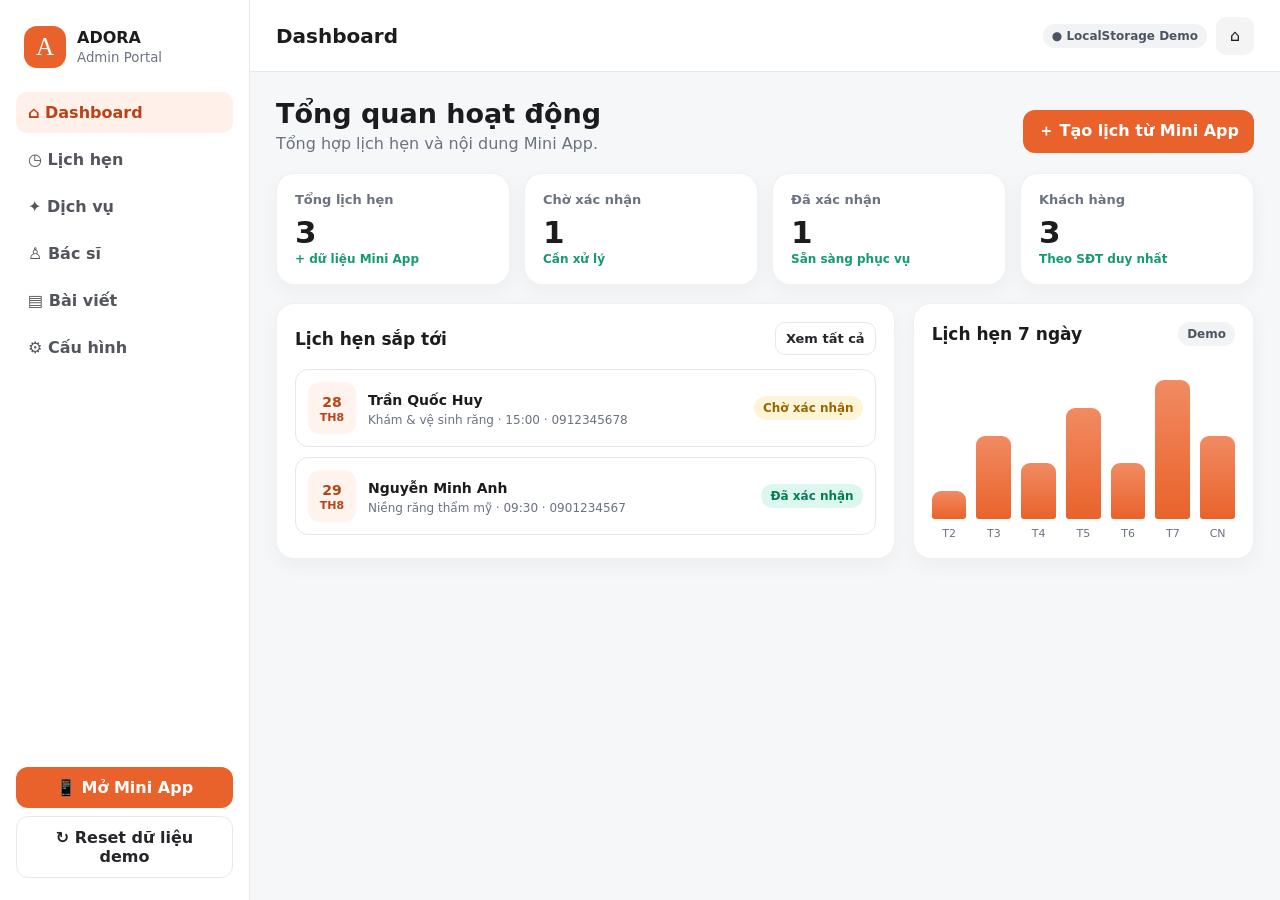
==== admin.html @ 8ba70a6d "Add files via upload" ====
<!doctype html>
<html lang="vi">
<head>
  <meta charset="utf-8">
  <meta name="viewport" content="width=device-width,initial-scale=1">
  <title>Adora Admin Portal — Demo</title>
  <link rel="stylesheet" href="assets/style.css">
</head>
<body>
<div class="admin-shell">
  <aside class="admin-sidebar">
    <div class="brand">
      <div class="brand-mark">A</div>
      <div><strong>ADORA</strong><small>Admin Portal</small></div>
    </div>
    <nav class="admin-nav" id="adminNav">
      <button class="active" data-section="dashboard">⌂ Dashboard</button>
      <button data-section="appointments">◷ Lịch hẹn</button>
      <button data-section="services">✦ Dịch vụ</button>
      <button data-section="doctors">♙ Bác sĩ</button>
      <button data-section="news">▤ Bài viết</button>
      <button data-section="settings">⚙ Cấu hình</button>
    </nav>
    <div class="sidebar-bottom">
      <a class="btn btn-primary" href="miniapp.html" target="_blank">📱 Mở Mini App</a>
      <button class="btn btn-outline" id="resetDemo">↻ Reset dữ liệu demo</button>
    </div>
  </aside>
  <main class="admin-main">
    <header class="admin-topbar">
      <h1 id="topTitle">Dashboard</h1>
      <div style="display:flex;gap:9px;align-items:center">
        <span class="badge">● LocalStorage Demo</span>
        <a href="index.html" class="icon-btn" title="Trang mở đầu">⌂</a>
      </div>
    </header>
    <div class="admin-content">
      <section class="admin-section active" id="dashboard">
        <div class="page-head">
          <div><h2>Tổng quan hoạt động</h2><p>Tổng hợp lịch hẹn và nội dung Mini App.</p></div>
          <a href="miniapp.html#booking" target="_blank" class="btn btn-primary">＋ Tạo lịch từ Mini App</a>
        </div>
        <div class="metric-grid" id="metricGrid"></div>
        <div class="admin-grid">
          <div class="card panel">
            <div class="panel-head"><h3>Lịch hẹn sắp tới</h3><button class="btn btn-sm btn-outline" data-go="appointments">Xem tất cả</button></div>
            <div class="list-stack" id="upcomingList"></div>
          </div>
          <div class="card panel">
            <div class="panel-head"><h3>Lịch hẹn 7 ngày</h3><span class="badge">Demo</span></div>
            <div class="chart-bars" id="chartBars"></div>
          </div>
        </div>
      </section>

      <section class="admin-section" id="appointments">
        <div class="page-head">
          <div><h2>Quản lý lịch hẹn</h2><p>Xác nhận, hoàn tất hoặc hủy lịch khách đặt từ Mini App.</p></div>
          <button class="btn btn-primary" id="addAppointment">＋ Thêm lịch hẹn</button>
        </div>
        <div class="toolbar">
          <div class="search"><input id="appointmentSearch" placeholder="Tìm tên, số điện thoại, mã lịch..." style="width:100%"></div>
          <select id="statusFilter">
            <option value="">Tất cả trạng thái</option>
            <option value="pending">Chờ xác nhận</option>
            <option value="confirmed">Đã xác nhận</option>
            <option value="completed">Đã hoàn tất</option>
            <option value="cancelled">Đã hủy</option>
          </select>
        </div>
        <div class="table-wrap">
          <table>
            <thead><tr><th>Mã</th><th>Khách hàng</th><th>Dịch vụ</th><th>Lịch khám</th><th>Bác sĩ</th><th>Trạng thái</th><th>Thao tác</th></tr></thead>
            <tbody id="appointmentRows"></tbody>
          </table>
        </div>
      </section>

      <section class="admin-section" id="services">
        <div class="page-head">
          <div><h2>Dịch vụ</h2><p>Dữ liệu này hiển thị trực tiếp trên Mini App.</p></div>
          <button class="btn btn-primary" id="addService">＋ Thêm dịch vụ</button>
        </div>
        <div class="entity-grid" id="serviceGrid"></div>
      </section>

      <section class="admin-section" id="doctors">
        <div class="page-head">
          <div><h2>Đội ngũ bác sĩ</h2><p>Quản lý hồ sơ bác sĩ dùng trên Mini App và form đặt lịch.</p></div>
          <button class="btn btn-primary" id="addDoctor">＋ Thêm bác sĩ</button>
        </div>
        <div class="entity-grid" id="doctorGrid"></div>
      </section>

      <section class="admin-section" id="news">
        <div class="page-head">
          <div><h2>Tin tức & kiến thức</h2><p>Nội dung chăm sóc răng miệng hiển thị tại trang chủ Mini App.</p></div>
          <button class="btn btn-primary" id="addNews">＋ Thêm bài viết</button>
        </div>
        <div class="entity-grid" id="newsGrid"></div>
      </section>

      <section class="admin-section" id="settings">
        <div class="page-head"><div><h2>Cấu hình thương hiệu</h2><p>Thông tin liên hệ và nhận diện dùng cho toàn bộ demo.</p></div></div>
        <div class="card settings-card">
          <form id="settingsForm" class="form-grid">
            <div class="field"><label>Tên thương hiệu</label><input name="brand"></div>
            <div class="field"><label>Slogan</label><input name="slogan"></div>
            <div class="field"><label>Hotline chính</label><input name="phone"></div>
            <div class="field"><label>Hotline phụ</label><input name="phone2"></div>
            <div class="field span-2"><label>Địa chỉ</label><input name="address"></div>
            <div class="field"><label>Giờ làm việc</label><input name="hours"></div>
            <div class="field"><label>Website</label><input name="website"></div>
            <div class="field"><label>Zalo URL</label><input name="zalo"></div>
            <div class="field"><label>Google Maps URL</label><input name="map"></div>
            <div class="span-2"><button class="btn btn-primary" type="submit">Lưu cấu hình</button></div>
          </form>
        </div>
      </section>
    </div>
  </main>
</div>
<div id="modalRoot"></div>
<script src="assets/app.js"></script>
<script>
const A=window.AdoraDemo;
const titleMap={dashboard:"Dashboard",appointments:"Lịch hẹn",services:"Dịch vụ",doctors:"Bác sĩ",news:"Bài viết",settings:"Cấu hình"};
function goSection(id){
  document.querySelectorAll(".admin-section").forEach(x=>x.classList.toggle("active",x.id===id));
  document.querySelectorAll("#adminNav button").forEach(x=>x.classList.toggle("active",x.dataset.section===id));
  document.getElementById("topTitle").textContent=titleMap[id]||id;
}
document.getElementById("adminNav").addEventListener("click",e=>{const b=e.target.closest("button[data-section]");if(b)goSection(b.dataset.section)});
document.addEventListener("click",e=>{const b=e.target.closest("[data-go]");if(b)goSection(b.dataset.go)});

function renderAll(){
  const data=A.getData();
  renderDashboard(data);renderAppointments(data);renderServices(data);renderDoctors(data);renderNews(data);renderSettings(data);
}
function renderDashboard(data){
  const ap=data.appointments;
  const customers=new Set(ap.map(x=>x.phone)).size;
  const pending=ap.filter(x=>x.status==="pending").length;
  const confirmed=ap.filter(x=>x.status==="confirmed").length;
  document.getElementById("metricGrid").innerHTML=[
    ["Tổng lịch hẹn",ap.length,"+ dữ liệu Mini App"],
    ["Chờ xác nhận",pending,"Cần xử lý"],
    ["Đã xác nhận",confirmed,"Sẵn sàng phục vụ"],
    ["Khách hàng",customers,"Theo SĐT duy nhất"]
  ].map(x=>`<div class="card metric"><div class="label">${x[0]}</div><div class="value">${x[1]}</div><div class="delta">${x[2]}</div></div>`).join("");
  const upcoming=[...ap].filter(x=>x.status!=="cancelled"&&x.status!=="completed").sort((a,b)=>(a.date+a.time).localeCompare(b.date+b.time)).slice(0,5);
  document.getElementById("upcomingList").innerHTML=upcoming.length?upcoming.map(x=>{
    const d=new Date(x.date+"T00:00:00"),sv=A.serviceBy(data,x.serviceId);
    return `<div class="appointment-mini">
      <div class="date-chip"><span><strong>${String(d.getDate()).padStart(2,"0")}</strong>TH${d.getMonth()+1}</span></div>
      <div><strong>${A.esc(x.customer)}</strong><p>${A.esc(sv.name||"Dịch vụ")} · ${x.time} · ${A.esc(x.phone)}</p></div>
      <span class="badge ${x.status}">${A.statusLabel(x.status)}</span>
    </div>`;
  }).join(""):`<div class="empty">Chưa có lịch hẹn sắp tới.</div>`;
  const counts=[1,3,2,4,2,5,3].map((n,i)=>Math.max(n,ap.filter(x=>new Date(x.createdAt).getDay()===i).length));
  const labels=["T2","T3","T4","T5","T6","T7","CN"],max=Math.max(...counts);
  document.getElementById("chartBars").innerHTML=counts.map((n,i)=>`<div class="chart-col"><div class="chart-bar" style="height:${Math.round((n/max)*100)}%"></div><span>${labels[i]}</span></div>`).join("");
}
function renderAppointments(data){
  const q=(document.getElementById("appointmentSearch").value||"").toLowerCase();
  const st=document.getElementById("statusFilter").value;
  const rows=[...data.appointments].sort((a,b)=>(b.createdAt||"").localeCompare(a.createdAt||"")).filter(x=>{
    const sv=A.serviceBy(data,x.serviceId),doc=A.doctorBy(data,x.doctorId);
    return (!st||x.status===st) && (!q||[x.id,x.customer,x.phone,sv.name,doc.name].join(" ").toLowerCase().includes(q));
  });
  document.getElementById("appointmentRows").innerHTML=rows.map(x=>{
    const sv=A.serviceBy(data,x.serviceId),doc=A.doctorBy(data,x.doctorId);
    return `<tr>
      <td><strong>${A.esc(x.id)}</strong></td>
      <td><strong>${A.esc(x.customer)}</strong><br><span class="muted">${A.esc(x.phone)}</span></td>
      <td>${A.esc(sv.name||"—")}</td>
      <td><strong>${A.formatDate(x.date)}</strong><br><span class="muted">${A.esc(x.time)}</span></td>
      <td>${A.esc(doc.name||"Chưa chọn")}</td>
      <td><span class="badge ${x.status}">${A.statusLabel(x.status)}</span></td>
      <td><div class="table-actions">
        <button class="btn btn-sm btn-outline" onclick="editAppointment('${x.id}')">Sửa</button>
        ${x.status==="pending"?`<button class="btn btn-sm btn-primary" onclick="setStatus('${x.id}','confirmed')">Xác nhận</button>`:""}
      </div></td>
    </tr>`;
  }).join("") || `<tr><td colspan="7" class="empty">Không có dữ liệu phù hợp.</td></tr>`;
}
document.getElementById("appointmentSearch").addEventListener("input",()=>renderAppointments(A.getData()));
document.getElementById("statusFilter").addEventListener("change",()=>renderAppointments(A.getData()));

function setStatus(id,status){
  const data=A.getData(),x=data.appointments.find(a=>a.id===id);if(!x)return;x.status=status;A.setData(data);A.toast("Đã cập nhật trạng thái");renderAll();
}
function modal(title,body,onSave,saveText="Lưu"){
  document.getElementById("modalRoot").innerHTML=`<div class="modal-backdrop" id="modalBackdrop">
    <div class="modal"><div class="modal-head"><h3>${title}</h3><button class="icon-btn" id="closeModal">✕</button></div>
    <div class="modal-body">${body}</div><div class="modal-actions"><button class="btn btn-outline" id="cancelModal">Hủy</button><button class="btn btn-primary" id="saveModal">${saveText}</button></div></div></div>`;
  const close=()=>document.getElementById("modalRoot").innerHTML="";
  document.getElementById("closeModal").onclick=close;document.getElementById("cancelModal").onclick=close;
  document.getElementById("modalBackdrop").onclick=e=>{if(e.target.id==="modalBackdrop")close()};
  document.getElementById("saveModal").onclick=()=>{if(onSave(close)!==false)close()};
}
function appointmentForm(x={}){
  const data=A.getData();
  return `<div class="form-grid">
    <div class="field"><label>Khách hàng</label><input id="fCustomer" value="${A.esc(x.customer||"")}"></div>
    <div class="field"><label>Số điện thoại</label><input id="fPhone" value="${A.esc(x.phone||"")}"></div>
    <div class="field"><label>Dịch vụ</label><select id="fService">${data.services.filter(s=>s.active).map(s=>`<option value="${s.id}" ${x.serviceId===s.id?"selected":""}>${A.esc(s.name)}</option>`).join("")}</select></div>
    <div class="field"><label>Bác sĩ</label><select id="fDoctor"><option value="">Chưa chọn</option>${data.doctors.filter(d=>d.active).map(d=>`<option value="${d.id}" ${x.doctorId===d.id?"selected":""}>${A.esc(d.name)}</option>`).join("")}</select></div>
    <div class="field"><label>Ngày khám</label><input id="fDate" type="date" value="${A.esc(x.date||new Date().toISOString().slice(0,10))}"></div>
    <div class="field"><label>Giờ</label><input id="fTime" type="time" value="${A.esc(x.time||"09:00")}"></div>
    <div class="field"><label>Trạng thái</label><select id="fStatus">${["pending","confirmed","completed","cancelled"].map(s=>`<option value="${s}" ${x.status===s?"selected":""}>${A.statusLabel(s)}</option>`).join("")}</select></div>
    <div class="field"><label>Ghi chú</label><input id="fNote" value="${A.esc(x.note||"")}"></div>
  </div>`;
}
window.editAppointment=function(id){
  const data=A.getData(),x=data.appointments.find(a=>a.id===id);
  modal("Cập nhật lịch hẹn",appointmentForm(x),()=>{
    const d=A.getData(),a=d.appointments.find(z=>z.id===id);
    Object.assign(a,{customer:fCustomer.value.trim(),phone:fPhone.value.trim(),serviceId:fService.value,doctorId:fDoctor.value,date:fDate.value,time:fTime.value,status:fStatus.value,note:fNote.value.trim()});
    if(!a.customer||!a.phone||!a.date)return A.toast("Vui lòng nhập đủ thông tin"),false;
    A.setData(d);A.toast("Đã lưu lịch hẹn");renderAll();
  });
};
document.getElementById("addAppointment").onclick=()=>modal("Thêm lịch hẹn",appointmentForm({status:"pending"}),()=>{
  const d=A.getData();if(!fCustomer.value.trim()||!fPhone.value.trim()||!fDate.value)return A.toast("Vui lòng nhập đủ thông tin"),false;
  d.appointments.unshift({id:"AD"+new Date().toISOString().slice(2,10).replaceAll("-","")+String(d.appointments.length+1).padStart(2,"0"),createdAt:new Date().toISOString(),customer:fCustomer.value.trim(),phone:fPhone.value.trim(),serviceId:fService.value,doctorId:fDoctor.value,date:fDate.value,time:fTime.value,status:fStatus.value,note:fNote.value.trim()});
  A.setData(d);A.toast("Đã thêm lịch hẹn");renderAll();
});

function renderServices(data){
  document.getElementById("serviceGrid").innerHTML=data.services.map(s=>`<div class="card entity-card">
    <div class="entity-top"><div class="entity-avatar">${A.esc(s.icon)}</div><span class="badge">${s.active?"Đang hiển thị":"Đang ẩn"}</span></div>
    <div><h4>${A.esc(s.name)}</h4><p>${A.esc(s.desc)}</p></div>
    <div class="entity-meta"><span class="badge">${A.esc(s.category)}</span><span class="badge">${A.esc(s.price)}</span></div>
    <div class="table-actions"><button class="btn btn-sm btn-outline" onclick="editService('${s.id}')">Sửa</button><button class="btn btn-sm btn-outline" onclick="toggleEntity('services','${s.id}')">${s.active?"Ẩn":"Hiện"}</button></div>
  </div>`).join("");
}
function serviceForm(s={}){
  return `<div class="form-grid">
    <div class="field"><label>Tên dịch vụ</label><input id="sName" value="${A.esc(s.name||"")}"></div>
    <div class="field"><label>Biểu tượng</label><input id="sIcon" value="${A.esc(s.icon||"🦷")}"></div>
    <div class="field"><label>Nhóm</label><input id="sCategory" value="${A.esc(s.category||"Tổng quát")}"></div>
    <div class="field"><label>Chi phí tham khảo</label><input id="sPrice" value="${A.esc(s.price||"Liên hệ tư vấn")}"></div>
    <div class="field span-2"><label>Mô tả</label><textarea id="sDesc">${A.esc(s.desc||"")}</textarea></div>
  </div>`;
}
window.editService=function(id){const d=A.getData(),s=d.services.find(x=>x.id===id);modal("Sửa dịch vụ",serviceForm(s),()=>{const data=A.getData(),x=data.services.find(z=>z.id===id);Object.assign(x,{name:sName.value.trim(),icon:sIcon.value.trim()||"🦷",category:sCategory.value.trim(),price:sPrice.value.trim(),desc:sDesc.value.trim()});if(!x.name)return false;A.setData(data);A.toast("Đã cập nhật dịch vụ");renderAll()})};
document.getElementById("addService").onclick=()=>modal("Thêm dịch vụ",serviceForm(),()=>{const d=A.getData();if(!sName.value.trim())return false;d.services.push({id:A.uid("sv"),name:sName.value.trim(),icon:sIcon.value.trim()||"🦷",category:sCategory.value.trim(),price:sPrice.value.trim(),desc:sDesc.value.trim(),active:true});A.setData(d);A.toast("Đã thêm dịch vụ");renderAll()});

function renderDoctors(data){
  document.getElementById("doctorGrid").innerHTML=data.doctors.map(d=>`<div class="card entity-card">
    <div class="entity-top"><div class="entity-avatar">${A.esc(d.name.split(" ").slice(-1)[0].slice(0,1))}</div><span class="badge">${d.active?"Đang hiển thị":"Đang ẩn"}</span></div>
    <div><h4>${A.esc(d.name)}</h4><p>${A.esc(d.title)}<br>${A.esc(d.focus)}</p></div>
    <div class="table-actions"><button class="btn btn-sm btn-outline" onclick="editDoctor('${d.id}')">Sửa</button><button class="btn btn-sm btn-outline" onclick="toggleEntity('doctors','${d.id}')">${d.active?"Ẩn":"Hiện"}</button></div>
  </div>`).join("");
}
function doctorForm(d={}){
  return `<div class="form-grid">
    <div class="field span-2"><label>Họ tên</label><input id="dName" value="${A.esc(d.name||"")}"></div>
    <div class="field"><label>Học vị / chức danh</label><input id="dTitle" value="${A.esc(d.title||"Bác sĩ chuyên khoa")}"></div>
    <div class="field"><label>Chuyên môn</label><input id="dFocus" value="${A.esc(d.focus||"Nha khoa tổng quát")}"></div>
  </div>`;
}
window.editDoctor=function(id){const d=A.getData(),x=d.doctors.find(z=>z.id===id);modal("Sửa bác sĩ",doctorForm(x),()=>{const data=A.getData(),z=data.doctors.find(y=>y.id===id);Object.assign(z,{name:dName.value.trim(),title:dTitle.value.trim(),focus:dFocus.value.trim()});if(!z.name)return false;A.setData(data);A.toast("Đã cập nhật bác sĩ");renderAll()})};
document.getElementById("addDoctor").onclick=()=>modal("Thêm bác sĩ",doctorForm(),()=>{const d=A.getData();if(!dName.value.trim())return false;d.doctors.push({id:A.uid("dr"),name:dName.value.trim(),title:dTitle.value.trim(),focus:dFocus.value.trim(),active:true});A.setData(d);A.toast("Đã thêm bác sĩ");renderAll()});

function renderNews(data){
  document.getElementById("newsGrid").innerHTML=data.news.map(n=>`<div class="card entity-card">
    <div class="entity-top"><div class="entity-avatar">▤</div><span class="badge">${n.active?"Đang hiển thị":"Đang ẩn"}</span></div>
    <div><h4>${A.esc(n.title)}</h4><p>${A.esc(n.excerpt)}</p></div>
    <div class="entity-meta"><span class="badge">${A.esc(n.tag)}</span></div>
    <div class="table-actions"><button class="btn btn-sm btn-outline" onclick="editNews('${n.id}')">Sửa</button><button class="btn btn-sm btn-outline" onclick="toggleEntity('news','${n.id}')">${n.active?"Ẩn":"Hiện"}</button></div>
  </div>`).join("");
}
function newsForm(n={}){
  return `<div class="form-grid">
    <div class="field span-2"><label>Tiêu đề</label><input id="nTitle" value="${A.esc(n.title||"")}"></div>
    <div class="field"><label>Chuyên mục</label><input id="nTag" value="${A.esc(n.tag||"Kiến thức")}"></div>
    <div class="field span-2"><label>Mô tả ngắn</label><textarea id="nExcerpt">${A.esc(n.excerpt||"")}</textarea></div>
  </div>`;
}
window.editNews=function(id){const d=A.getData(),x=d.news.find(z=>z.id===id);modal("Sửa bài viết",newsForm(x),()=>{const data=A.getData(),z=data.news.find(y=>y.id===id);Object.assign(z,{title:nTitle.value.trim(),tag:nTag.value.trim(),excerpt:nExcerpt.value.trim()});if(!z.title)return false;A.setData(data);A.toast("Đã cập nhật bài viết");renderAll()})};
document.getElementById("addNews").onclick=()=>modal("Thêm bài viết",newsForm(),()=>{const d=A.getData();if(!nTitle.value.trim())return false;d.news.push({id:A.uid("nw"),title:nTitle.value.trim(),tag:nTag.value.trim(),excerpt:nExcerpt.value.trim(),active:true});A.setData(d);A.toast("Đã thêm bài viết");renderAll()});

window.toggleEntity=function(type,id){const d=A.getData(),x=d[type].find(z=>z.id===id);if(x){x.active=!x.active;A.setData(d);renderAll()}};

function renderSettings(data){
  const f=document.getElementById("settingsForm");
  Object.entries(data.settings).forEach(([k,v])=>{if(f.elements[k])f.elements[k].value=v||""});
}
document.getElementById("settingsForm").onsubmit=e=>{
  e.preventDefault();const d=A.getData();[...e.target.elements].forEach(el=>{if(el.name)d.settings[el.name]=el.value.trim()});A.setData(d);A.toast("Đã lưu cấu hình");renderAll();
};
document.getElementById("resetDemo").onclick=()=>{if(confirm("Reset toàn bộ dữ liệu về trạng thái ban đầu?")){A.resetData();A.toast("Đã reset dữ liệu");renderAll()}};
window.addEventListener("storage",renderAll);window.addEventListener("adora:data",renderAll);
renderAll();
</script>
</body>
</html>
---- assets/style.css ----
:root{
  --primary:#E9622B;
  --primary-dark:#B94318;
  --primary-soft:#FFF1EA;
  --ink:#1C1C1E;
  --muted:#6B7280;
  --line:#E8E8EA;
  --surface:#FFFFFF;
  --bg:#F6F7F9;
  --success:#159B6D;
  --warning:#C98116;
  --danger:#D64545;
  --shadow:0 16px 40px rgba(26,32,44,.10);
  --radius:18px;
  font-family: Inter, ui-sans-serif, system-ui, -apple-system, BlinkMacSystemFont, "Segoe UI", sans-serif;
}
*{box-sizing:border-box}
html{scroll-behavior:smooth}
body{margin:0;color:var(--ink);background:var(--bg)}
button,input,select,textarea{font:inherit}
button,a{cursor:pointer}
a{color:inherit;text-decoration:none}
img{max-width:100%;display:block}
.hidden{display:none!important}
.muted{color:var(--muted)}
.eyebrow{font-size:12px;font-weight:800;letter-spacing:.14em;color:var(--primary);margin:0 0 8px}
.badge{display:inline-flex;align-items:center;gap:6px;border-radius:999px;padding:5px 9px;font-size:12px;font-weight:800;background:#F2F3F5;color:#4B5563}
.badge.pending{background:#FFF4D8;color:#9A6500}
.badge.confirmed{background:#DCF8EE;color:#087B55}
.badge.completed{background:#E9F0FF;color:#245ACB}
.badge.cancelled{background:#FDE8E8;color:#B53030}
.btn{display:inline-flex;align-items:center;justify-content:center;gap:8px;border:0;border-radius:12px;padding:11px 15px;font-weight:800;background:#F0F1F3;color:#25262A;transition:.2s}
.btn:hover{transform:translateY(-1px)}
.btn-primary{background:var(--primary);color:#fff}
.btn-outline{background:#fff;border:1px solid var(--line)}
.btn-danger{background:#FDECEC;color:#B73333}
.btn-sm{padding:8px 10px;border-radius:10px;font-size:13px}
.icon-btn{border:0;background:#F4F4F5;border-radius:10px;width:38px;height:38px;display:grid;place-items:center}
.card{background:#fff;border:1px solid rgba(20,20,20,.06);border-radius:var(--radius);box-shadow:0 7px 20px rgba(30,30,40,.045)}
.field{display:grid;gap:7px}
.field label{font-size:13px;font-weight:800;color:#44464C}
.field input,.field select,.field textarea{width:100%;border:1px solid var(--line);border-radius:12px;background:#fff;padding:11px 12px;outline:none}
.field input:focus,.field select:focus,.field textarea:focus{border-color:#F3A27F;box-shadow:0 0 0 3px #FFF0E9}
.field textarea{resize:vertical;min-height:90px}
.form-grid{display:grid;grid-template-columns:repeat(2,minmax(0,1fr));gap:14px}
.form-grid .span-2{grid-column:1/-1}
.modal-backdrop{position:fixed;inset:0;background:rgba(10,10,12,.45);display:grid;place-items:center;padding:18px;z-index:1000}
.modal{background:#fff;border-radius:22px;box-shadow:var(--shadow);width:min(620px,100%);max-height:90vh;overflow:auto}
.modal-head{display:flex;align-items:center;justify-content:space-between;padding:20px 22px;border-bottom:1px solid var(--line)}
.modal-head h3{margin:0;font-size:18px}
.modal-body{padding:20px 22px}
.modal-actions{display:flex;justify-content:flex-end;gap:10px;padding:0 22px 22px}
.toast{position:fixed;left:50%;bottom:26px;transform:translate(-50%,18px);opacity:0;pointer-events:none;background:#18181B;color:white;padding:11px 15px;border-radius:12px;font-weight:700;font-size:14px;z-index:2000;transition:.25s}
.toast.show{opacity:1;transform:translate(-50%,0)}

/* launcher */
.launcher-body{min-height:100vh;display:grid;place-items:center;background:
radial-gradient(circle at 10% 10%,#FFE7DB 0,transparent 32%),
radial-gradient(circle at 90% 90%,#F9DDD0 0,transparent 28%),#FBFAF8}
.launcher{width:min(860px,calc(100% - 36px));background:rgba(255,255,255,.93);border:1px solid rgba(0,0,0,.06);border-radius:30px;padding:42px;box-shadow:var(--shadow)}
.launcher-logo{width:58px;height:58px;border-radius:18px;display:grid;place-items:center;background:var(--primary);color:#fff;font-family:Georgia,serif;font-size:34px;margin-bottom:20px}
.launcher h1{font-size:clamp(34px,6vw,58px);line-height:1;margin:0 0 16px;max-width:700px}
.launcher-lead{color:var(--muted);font-size:17px;line-height:1.7;max-width:760px}
.launcher-grid{display:grid;grid-template-columns:1fr 1fr;gap:16px;margin:28px 0}
.launcher-card{padding:24px;border:1px solid var(--line);border-radius:20px;background:white;display:grid;gap:10px;transition:.2s}
.launcher-card:hover{transform:translateY(-3px);box-shadow:0 12px 30px rgba(0,0,0,.08);border-color:#F4B398}
.launcher-card strong{font-size:20px}
.launcher-card span:last-child{color:var(--muted);line-height:1.55}
.launcher-icon{font-size:30px}
.notice{padding:14px 16px;background:#FFF7F2;border:1px solid #FFE1D2;border-radius:14px;color:#6A3A26;line-height:1.6}

/* Admin */
.admin-shell{min-height:100vh;display:grid;grid-template-columns:250px 1fr}
.admin-sidebar{position:sticky;top:0;height:100vh;padding:22px 16px;border-right:1px solid var(--line);background:#fff;display:flex;flex-direction:column}
.brand{display:flex;align-items:center;gap:11px;padding:4px 8px 24px}
.brand-mark{width:42px;height:42px;border-radius:13px;display:grid;place-items:center;background:var(--primary);color:#fff;font-family:Georgia,serif;font-size:25px}
.brand strong{display:block;font-size:16px}
.brand small{color:var(--muted)}
.admin-nav{display:grid;gap:6px}
.admin-nav button{border:0;background:transparent;text-align:left;padding:11px 12px;border-radius:11px;font-weight:750;color:#53555C;display:flex;align-items:center;gap:10px}
.admin-nav button.active,.admin-nav button:hover{background:var(--primary-soft);color:var(--primary-dark)}
.sidebar-bottom{margin-top:auto;display:grid;gap:8px}
.admin-main{min-width:0}
.admin-topbar{height:72px;background:rgba(255,255,255,.92);backdrop-filter:blur(10px);border-bottom:1px solid var(--line);display:flex;align-items:center;justify-content:space-between;padding:0 26px;position:sticky;top:0;z-index:50}
.admin-topbar h1{font-size:20px;margin:0}
.admin-content{padding:26px}
.page-head{display:flex;justify-content:space-between;gap:16px;align-items:flex-end;margin-bottom:20px}
.page-head h2{margin:0 0 5px;font-size:27px}
.page-head p{margin:0;color:var(--muted)}
.metric-grid{display:grid;grid-template-columns:repeat(4,minmax(0,1fr));gap:14px;margin-bottom:18px}
.metric{padding:18px}
.metric .label{font-size:13px;color:var(--muted);font-weight:700}
.metric .value{font-size:31px;font-weight:900;margin:7px 0 2px}
.metric .delta{font-size:12px;color:var(--success);font-weight:800}
.admin-grid{display:grid;grid-template-columns:1.45fr .8fr;gap:18px}
.panel{padding:18px}
.panel-head{display:flex;align-items:center;justify-content:space-between;gap:12px;margin-bottom:14px}
.panel-head h3{margin:0;font-size:17px}
.table-wrap{overflow:auto;border:1px solid var(--line);border-radius:14px}
table{width:100%;border-collapse:collapse;min-width:760px;background:#fff}
th,td{text-align:left;padding:13px 14px;border-bottom:1px solid #F0F0F1;vertical-align:middle;font-size:13px}
th{font-size:12px;color:#6A6D75;background:#FAFAFB;text-transform:uppercase;letter-spacing:.04em}
tbody tr:hover{background:#FFFDFC}
.table-actions{display:flex;gap:6px}
.toolbar{display:flex;gap:10px;align-items:center;margin-bottom:14px;flex-wrap:wrap}
.search{min-width:230px;flex:1}
.search input,.toolbar select{border:1px solid var(--line);background:#fff;border-radius:11px;padding:10px 12px;outline:none}
.list-stack{display:grid;gap:10px}
.appointment-mini{display:grid;grid-template-columns:auto 1fr auto;gap:12px;align-items:center;padding:12px;border:1px solid var(--line);border-radius:13px}
.date-chip{width:48px;height:52px;background:#FFF3ED;color:var(--primary-dark);border-radius:12px;display:grid;place-items:center;text-align:center;font-size:11px;font-weight:900}
.date-chip strong{display:block;font-size:19px;line-height:18px}
.appointment-mini strong{font-size:14px}
.appointment-mini p{margin:4px 0 0;color:var(--muted);font-size:12px}
.entity-grid{display:grid;grid-template-columns:repeat(3,minmax(0,1fr));gap:14px}
.entity-card{padding:16px;display:grid;gap:10px}
.entity-top{display:flex;justify-content:space-between;gap:10px}
.entity-avatar{width:46px;height:46px;border-radius:14px;background:#FFF0E8;display:grid;place-items:center;font-weight:900;color:var(--primary)}
.entity-card h4{margin:0;font-size:15px}
.entity-card p{margin:0;color:var(--muted);font-size:13px;line-height:1.55}
.entity-meta{display:flex;gap:8px;flex-wrap:wrap}
.settings-card{padding:20px;max-width:900px}
.admin-section{display:none}
.admin-section.active{display:block}
.chart-bars{height:180px;display:flex;align-items:end;gap:10px;padding-top:20px}
.chart-col{flex:1;display:grid;grid-template-rows:1fr auto;gap:8px;height:100%;align-items:end}
.chart-bar{width:100%;border-radius:9px 9px 3px 3px;background:linear-gradient(180deg,#F18B62,#E9622B);min-height:8px}
.chart-col span{text-align:center;font-size:11px;color:var(--muted)}

/* Mini App */
.mini-page{min-height:100vh;background:#ECEDEF}
.phone-stage{min-height:100vh;display:grid;place-items:start center;padding:26px}
.phone{width:min(430px,100%);min-height:900px;background:#F7F7F8;box-shadow:0 24px 70px rgba(0,0,0,.18);border-radius:34px;overflow:hidden;position:relative;border:8px solid #171719}
.mini-status{height:30px;background:#fff;display:flex;align-items:center;justify-content:space-between;padding:0 17px;font-size:11px;font-weight:800}
.mini-header{background:#fff;padding:12px 16px 14px;display:flex;justify-content:space-between;align-items:center;border-bottom:1px solid #F1F1F2;position:sticky;top:0;z-index:30}
.mini-header .brand{padding:0}
.mini-header .brand-mark{width:36px;height:36px;border-radius:11px;font-size:20px}
.mini-header .brand strong{font-size:14px}
.mini-header .brand small{font-size:10px}
.mini-content{padding-bottom:84px}
.mini-view{display:none}
.mini-view.active{display:block}
.hero{margin:14px;border-radius:24px;overflow:hidden;min-height:290px;position:relative;background:
linear-gradient(150deg,rgba(255,249,245,.98),rgba(255,230,216,.94))}
.hero:after{content:"";position:absolute;right:-62px;bottom:-84px;width:255px;height:255px;border-radius:50%;background:#F28C61;opacity:.18}
.hero-copy{position:relative;z-index:2;padding:24px 22px 10px;max-width:86%}
.hero h1{font-size:31px;line-height:1.03;margin:9px 0 12px}
.hero p{color:#6E5A50;font-size:14px;line-height:1.55;margin:0 0 18px}
.hero-pills{display:flex;gap:7px;flex-wrap:wrap;margin-top:18px}
.hero-pills span{background:rgba(255,255,255,.76);border:1px solid rgba(233,98,43,.14);padding:7px 9px;border-radius:999px;font-size:11px;font-weight:800;color:#6B4A3D}
.quick-grid{display:grid;grid-template-columns:repeat(4,1fr);gap:9px;padding:0 14px 10px}
.quick{background:#fff;border:1px solid #EFEFF1;border-radius:16px;padding:12px 7px;text-align:center;display:grid;gap:7px;font-size:11px;font-weight:800}
.quick-icon{width:38px;height:38px;margin:auto;border-radius:12px;background:#FFF1EA;display:grid;place-items:center;font-size:19px}
.section{padding:15px 14px}
.section-title{display:flex;align-items:end;justify-content:space-between;margin-bottom:12px;gap:10px}
.section-title h2{font-size:19px;margin:0}
.section-title a,.section-title button{font-size:12px;color:var(--primary);font-weight:800;background:none;border:0;padding:0}
.service-scroll,.doctor-scroll,.news-scroll{display:flex;gap:11px;overflow:auto;scrollbar-width:none;padding-bottom:2px}
.service-card{flex:0 0 175px;background:#fff;border:1px solid #ECECEE;border-radius:18px;overflow:hidden}
.service-art{height:98px;background:linear-gradient(135deg,#FCE3D7,#FFF7F2);display:grid;place-items:center;font-size:42px}
.service-body{padding:12px}
.service-body h3{font-size:14px;margin:0 0 6px}
.service-body p{font-size:11px;line-height:1.5;color:var(--muted);margin:0}
.service-price{font-size:12px;color:var(--primary);font-weight:900;margin-top:9px}
.doctor-card{flex:0 0 156px;background:#fff;border:1px solid #ECECEE;border-radius:18px;padding:13px;text-align:center}
.doctor-avatar{width:72px;height:72px;border-radius:50%;margin:2px auto 10px;background:linear-gradient(160deg,#FFE9DF,#F4B99F);display:grid;place-items:center;font-size:26px;font-weight:900;color:#9D3E1A}
.doctor-card h3{font-size:13px;margin:0}
.doctor-card p{font-size:10px;line-height:1.45;color:var(--muted);margin:5px 0 0}
.facility-grid{display:grid;grid-template-columns:1.35fr .8fr;grid-template-rows:110px 110px;gap:8px}
.facility-img{border-radius:15px;overflow:hidden;background:#E9E9EA;position:relative}
.facility-img:first-child{grid-row:1/3}
.facility-img img{width:100%;height:100%;object-fit:cover}
.facility-img .fallback{position:absolute;inset:0;display:grid;place-items:center;background:linear-gradient(135deg,#FCE1D5,#FFF7F2);font-size:32px}
.news-card{flex:0 0 250px;background:#fff;border:1px solid #ECECEE;border-radius:18px;padding:14px}
.news-card small{color:var(--primary);font-weight:800}
.news-card h3{font-size:14px;line-height:1.35;margin:7px 0}
.news-card p{font-size:11px;line-height:1.5;color:var(--muted);margin:0}
.contact-card{margin:0 14px 16px;padding:16px;background:#202124;color:#fff;border-radius:22px;overflow:hidden;position:relative}
.contact-card:after{content:"";position:absolute;width:160px;height:160px;border-radius:50%;background:#E9622B;right:-70px;top:-70px;opacity:.45}
.contact-card>*{position:relative;z-index:2}
.contact-card h3{margin:0 0 7px}
.contact-card p{margin:0 0 14px;color:#D3D4D6;font-size:12px;line-height:1.55}
.contact-actions{display:flex;gap:8px}
.contact-actions .btn{flex:1;font-size:12px;padding:10px}
.mini-nav{position:absolute;left:0;right:0;bottom:0;height:72px;background:rgba(255,255,255,.96);backdrop-filter:blur(14px);border-top:1px solid #E9E9EB;display:grid;grid-template-columns:repeat(5,1fr);z-index:40}
.mini-nav button{border:0;background:transparent;font-size:10px;color:#85878D;font-weight:800;display:grid;place-items:center;align-content:center;gap:4px}
.mini-nav button span{font-size:19px}
.mini-nav button.active{color:var(--primary)}
.mini-page-head{padding:22px 16px 10px}
.mini-page-head h2{margin:0 0 5px;font-size:25px}
.mini-page-head p{margin:0;color:var(--muted);font-size:13px;line-height:1.5}
.filter-chips{display:flex;gap:7px;overflow:auto;padding:10px 14px}
.filter-chips button{border:1px solid #ECECEE;background:#fff;padding:8px 11px;border-radius:999px;white-space:nowrap;font-size:11px;font-weight:800}
.filter-chips button.active{background:#222;color:#fff;border-color:#222}
.service-list{display:grid;gap:10px;padding:8px 14px 20px}
.service-row{display:grid;grid-template-columns:60px 1fr auto;gap:11px;align-items:center;background:#fff;border:1px solid #ECECEE;padding:11px;border-radius:16px}
.service-row .service-art{height:60px;border-radius:13px;font-size:27px}
.service-row h3{font-size:13px;margin:0 0 4px}
.service-row p{font-size:10px;color:var(--muted);margin:0;line-height:1.45}
.service-row .arrow{color:#999}
.booking-wrap{padding:10px 14px 22px}
.booking-card{padding:17px;background:#fff;border-radius:20px;border:1px solid #ECECEE}
.booking-steps{display:flex;gap:7px;margin-bottom:17px}
.booking-step{height:5px;flex:1;border-radius:999px;background:#ECECEE}
.booking-step.active{background:var(--primary)}
.booking-card h3{margin:0 0 5px}
.booking-card>p{margin:0 0 18px;font-size:12px;color:var(--muted)}
.choice-grid{display:grid;grid-template-columns:1fr 1fr;gap:9px}
.choice{border:1px solid #E8E8EA;background:#fff;border-radius:14px;padding:12px;text-align:left}
.choice.active{border-color:#E9622B;background:#FFF5F0;box-shadow:0 0 0 2px #FFE4D8}
.choice strong{display:block;font-size:12px}
.choice span{display:block;font-size:10px;color:var(--muted);margin-top:4px}
.slot-grid{display:grid;grid-template-columns:repeat(3,1fr);gap:8px}
.slot{border:1px solid #E6E6E8;background:#fff;border-radius:11px;padding:10px 4px;font-size:12px;font-weight:800}
.slot.active{border-color:#E9622B;background:#FFF1EA;color:#B44419}
.booking-actions{display:flex;gap:9px;margin-top:18px}
.booking-actions .btn{flex:1}
.appointment-list{padding:8px 14px 20px;display:grid;gap:10px}
.appointment-card{background:#fff;border:1px solid #ECECEE;border-radius:18px;padding:14px}
.appointment-card .top{display:flex;justify-content:space-between;gap:10px}
.appointment-card h3{font-size:14px;margin:0}
.appointment-card p{font-size:11px;color:var(--muted);margin:5px 0 0;line-height:1.5}
.appointment-card .meta{display:grid;grid-template-columns:1fr 1fr;gap:8px;background:#F8F8F9;border-radius:12px;padding:10px;margin-top:11px}
.appointment-card .meta span{font-size:10px;color:var(--muted)}
.appointment-card .meta strong{display:block;color:#333;font-size:11px;margin-top:2px}
.lookup{padding:0 14px 9px;display:flex;gap:8px}
.lookup input{flex:1;border:1px solid #E5E5E7;border-radius:12px;padding:10px 12px;background:#fff}
.empty{padding:28px 20px;text-align:center;color:var(--muted)}
.empty .emoji{font-size:38px;margin-bottom:7px}
.contact-page-card{margin:10px 14px;background:#fff;border:1px solid #ECECEE;border-radius:20px;overflow:hidden}
.map-demo{height:190px;background:
linear-gradient(30deg,transparent 47%,rgba(255,255,255,.8) 48% 52%,transparent 53%),
linear-gradient(-25deg,#DFEEDC 0 46%,#D6E7F5 47% 54%,#F4E6D0 55%);background-size:84px 84px;display:grid;place-items:center;position:relative}
.map-pin{width:48px;height:48px;border-radius:50% 50% 50% 0;background:#E9622B;transform:rotate(-45deg);display:grid;place-items:center;box-shadow:0 8px 18px rgba(0,0,0,.2)}
.map-pin:after{content:"A";transform:rotate(45deg);color:#fff;font-weight:900;font-family:Georgia,serif}
.contact-info{padding:16px;display:grid;gap:12px}
.contact-line{display:flex;gap:11px;align-items:flex-start}
.contact-line .ci{width:36px;height:36px;border-radius:11px;background:#FFF1EA;display:grid;place-items:center}
.contact-line strong{font-size:13px}
.contact-line p{margin:3px 0 0;color:var(--muted);font-size:11px;line-height:1.45}
.contact-buttons{display:grid;grid-template-columns:1fr 1fr;gap:8px;padding-top:3px}
.service-detail-icon{height:145px;border-radius:18px;background:linear-gradient(135deg,#FFE4D8,#FFF8F4);display:grid;place-items:center;font-size:58px;margin-bottom:14px}
.service-detail h2{margin:0 0 8px}
.service-detail p{font-size:13px;line-height:1.65;color:var(--muted)}
.service-detail ul{padding-left:19px;font-size:12px;line-height:1.7;color:#51535A}
@media(max-width:1000px){
 .metric-grid{grid-template-columns:repeat(2,1fr)}
 .admin-grid{grid-template-columns:1fr}
 .entity-grid{grid-template-columns:repeat(2,1fr)}
}
@media(max-width:760px){
 .admin-shell{display:block}
 .admin-sidebar{height:auto;position:static;border-right:0;border-bottom:1px solid var(--line)}
 .admin-nav{grid-template-columns:repeat(3,1fr)}
 .admin-nav button{justify-content:center;font-size:12px}
 .sidebar-bottom{display:none}
 .admin-topbar{position:static}
 .admin-content{padding:16px}
 .metric-grid{grid-template-columns:1fr 1fr}
 .entity-grid{grid-template-columns:1fr}
 .form-grid{grid-template-columns:1fr}
 .form-grid .span-2{grid-column:auto}
 .launcher{padding:28px}
 .launcher-grid{grid-template-columns:1fr}
}
@media(max-width:470px){
 .phone-stage{padding:0}
 .phone{width:100%;min-height:100vh;border:0;border-radius:0;box-shadow:none}
 .mini-status{display:none}
 .mini-header{top:0}
 .mini-nav{position:fixed}
 .launcher h1{font-size:36px}
}
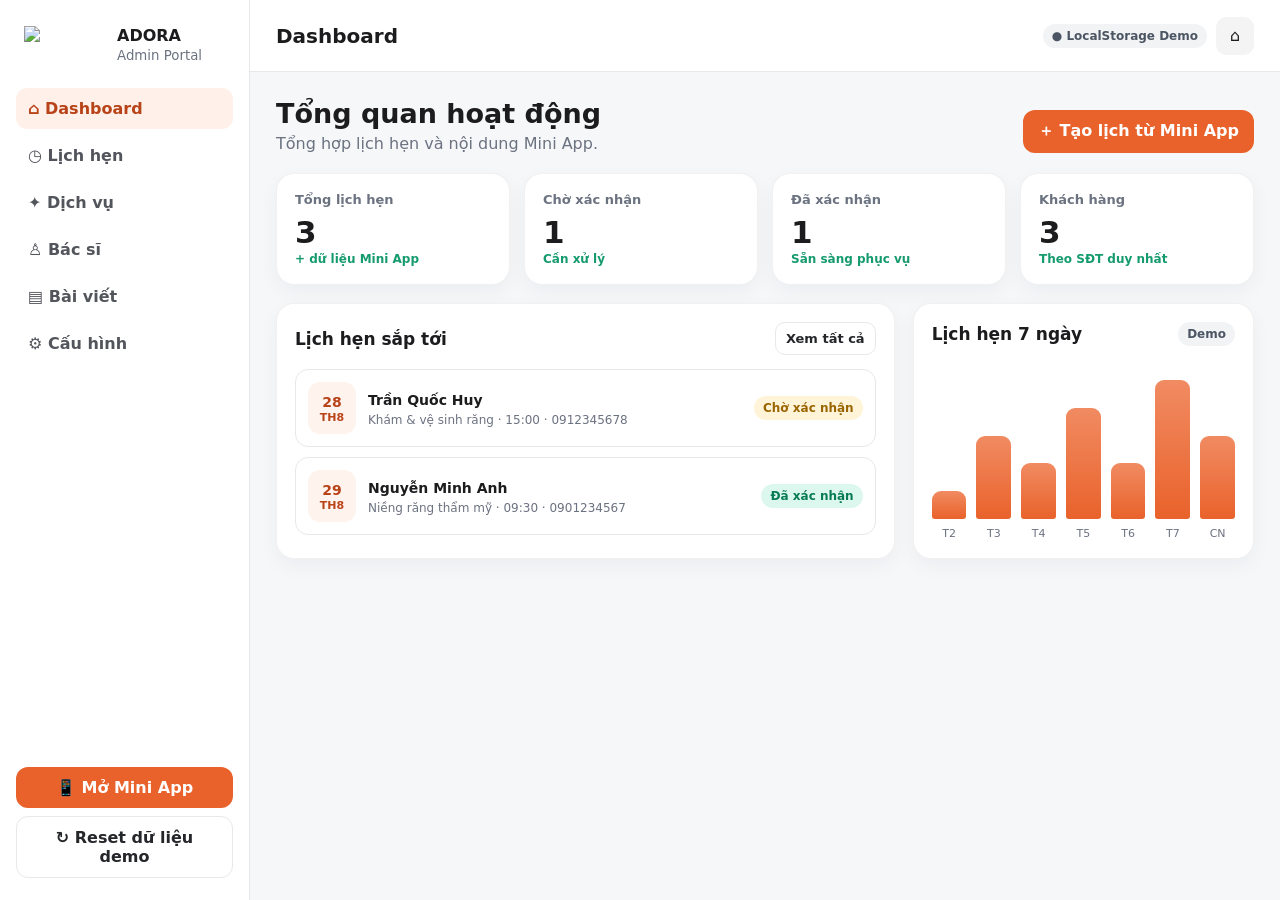
==== commit e35bd90b: "Add files via upload" ====
--- a/admin.html
+++ b/admin.html
@@ -10,7 +10,7 @@
 <div class="admin-shell">
   <aside class="admin-sidebar">
     <div class="brand">
-      <div class="brand-mark">A</div>
+      <div class="brand-mark brand-logo-wrap"><img id="adminLogo" src="https://nhakhoaadora.com/wp-content/uploads/2025/08/ICON-TAG-WEB-02.png" alt="Adora"></div>
       <div><strong>ADORA</strong><small>Admin Portal</small></div>
     </div>
     <nav class="admin-nav" id="adminNav">
@@ -111,6 +111,7 @@
             <div class="field span-2"><label>Địa chỉ</label><input name="address"></div>
             <div class="field"><label>Giờ làm việc</label><input name="hours"></div>
             <div class="field"><label>Website</label><input name="website"></div>
+            <div class="field"><label>Logo URL</label><input name="logo"></div>
             <div class="field"><label>Zalo URL</label><input name="zalo"></div>
             <div class="field"><label>Google Maps URL</label><input name="map"></div>
             <div class="span-2"><button class="btn btn-primary" type="submit">Lưu cấu hình</button></div>
@@ -229,7 +230,7 @@
 
 function renderServices(data){
   document.getElementById("serviceGrid").innerHTML=data.services.map(s=>`<div class="card entity-card">
-    <div class="entity-top"><div class="entity-avatar">${A.esc(s.icon)}</div><span class="badge">${s.active?"Đang hiển thị":"Đang ẩn"}</span></div>
+    <div class="entity-top"><div class="entity-avatar">${s.image?`<img src="${A.esc(s.image)}" alt="${A.esc(s.name)}" onerror="this.remove()">`:A.esc(s.icon)}</div><span class="badge">${s.active?"Đang hiển thị":"Đang ẩn"}</span></div>
     <div><h4>${A.esc(s.name)}</h4><p>${A.esc(s.desc)}</p></div>
     <div class="entity-meta"><span class="badge">${A.esc(s.category)}</span><span class="badge">${A.esc(s.price)}</span></div>
     <div class="table-actions"><button class="btn btn-sm btn-outline" onclick="editService('${s.id}')">Sửa</button><button class="btn btn-sm btn-outline" onclick="toggleEntity('services','${s.id}')">${s.active?"Ẩn":"Hiện"}</button></div>
@@ -241,15 +242,16 @@
     <div class="field"><label>Biểu tượng</label><input id="sIcon" value="${A.esc(s.icon||"🦷")}"></div>
     <div class="field"><label>Nhóm</label><input id="sCategory" value="${A.esc(s.category||"Tổng quát")}"></div>
     <div class="field"><label>Chi phí tham khảo</label><input id="sPrice" value="${A.esc(s.price||"Liên hệ tư vấn")}"></div>
+    <div class="field span-2"><label>Ảnh dịch vụ (URL)</label><input id="sImage" value="${A.esc(s.image||"")}" placeholder="https://..."></div>
     <div class="field span-2"><label>Mô tả</label><textarea id="sDesc">${A.esc(s.desc||"")}</textarea></div>
   </div>`;
 }
-window.editService=function(id){const d=A.getData(),s=d.services.find(x=>x.id===id);modal("Sửa dịch vụ",serviceForm(s),()=>{const data=A.getData(),x=data.services.find(z=>z.id===id);Object.assign(x,{name:sName.value.trim(),icon:sIcon.value.trim()||"🦷",category:sCategory.value.trim(),price:sPrice.value.trim(),desc:sDesc.value.trim()});if(!x.name)return false;A.setData(data);A.toast("Đã cập nhật dịch vụ");renderAll()})};
-document.getElementById("addService").onclick=()=>modal("Thêm dịch vụ",serviceForm(),()=>{const d=A.getData();if(!sName.value.trim())return false;d.services.push({id:A.uid("sv"),name:sName.value.trim(),icon:sIcon.value.trim()||"🦷",category:sCategory.value.trim(),price:sPrice.value.trim(),desc:sDesc.value.trim(),active:true});A.setData(d);A.toast("Đã thêm dịch vụ");renderAll()});
+window.editService=function(id){const d=A.getData(),s=d.services.find(x=>x.id===id);modal("Sửa dịch vụ",serviceForm(s),()=>{const data=A.getData(),x=data.services.find(z=>z.id===id);Object.assign(x,{name:sName.value.trim(),icon:sIcon.value.trim()||"🦷",category:sCategory.value.trim(),price:sPrice.value.trim(),image:sImage.value.trim(),desc:sDesc.value.trim()});if(!x.name)return false;A.setData(data);A.toast("Đã cập nhật dịch vụ");renderAll()})};
+document.getElementById("addService").onclick=()=>modal("Thêm dịch vụ",serviceForm(),()=>{const d=A.getData();if(!sName.value.trim())return false;d.services.push({id:A.uid("sv"),name:sName.value.trim(),icon:sIcon.value.trim()||"🦷",category:sCategory.value.trim(),price:sPrice.value.trim(),image:sImage.value.trim(),desc:sDesc.value.trim(),active:true});A.setData(d);A.toast("Đã thêm dịch vụ");renderAll()});
 
 function renderDoctors(data){
   document.getElementById("doctorGrid").innerHTML=data.doctors.map(d=>`<div class="card entity-card">
-    <div class="entity-top"><div class="entity-avatar">${A.esc(d.name.split(" ").slice(-1)[0].slice(0,1))}</div><span class="badge">${d.active?"Đang hiển thị":"Đang ẩn"}</span></div>
+    <div class="entity-top"><div class="entity-avatar">${d.image?`<img src="${A.esc(d.image)}" alt="${A.esc(d.name)}" onerror="this.remove()">`:A.esc(d.name.split(" ").slice(-1)[0].slice(0,1))}</div><span class="badge">${d.active?"Đang hiển thị":"Đang ẩn"}</span></div>
     <div><h4>${A.esc(d.name)}</h4><p>${A.esc(d.title)}<br>${A.esc(d.focus)}</p></div>
     <div class="table-actions"><button class="btn btn-sm btn-outline" onclick="editDoctor('${d.id}')">Sửa</button><button class="btn btn-sm btn-outline" onclick="toggleEntity('doctors','${d.id}')">${d.active?"Ẩn":"Hiện"}</button></div>
   </div>`).join("");
@@ -259,10 +261,11 @@
     <div class="field span-2"><label>Họ tên</label><input id="dName" value="${A.esc(d.name||"")}"></div>
     <div class="field"><label>Học vị / chức danh</label><input id="dTitle" value="${A.esc(d.title||"Bác sĩ chuyên khoa")}"></div>
     <div class="field"><label>Chuyên môn</label><input id="dFocus" value="${A.esc(d.focus||"Nha khoa tổng quát")}"></div>
+    <div class="field span-2"><label>Ảnh bác sĩ (URL)</label><input id="dImage" value="${A.esc(d.image||"")}" placeholder="https://..."></div>
   </div>`;
 }
-window.editDoctor=function(id){const d=A.getData(),x=d.doctors.find(z=>z.id===id);modal("Sửa bác sĩ",doctorForm(x),()=>{const data=A.getData(),z=data.doctors.find(y=>y.id===id);Object.assign(z,{name:dName.value.trim(),title:dTitle.value.trim(),focus:dFocus.value.trim()});if(!z.name)return false;A.setData(data);A.toast("Đã cập nhật bác sĩ");renderAll()})};
-document.getElementById("addDoctor").onclick=()=>modal("Thêm bác sĩ",doctorForm(),()=>{const d=A.getData();if(!dName.value.trim())return false;d.doctors.push({id:A.uid("dr"),name:dName.value.trim(),title:dTitle.value.trim(),focus:dFocus.value.trim(),active:true});A.setData(d);A.toast("Đã thêm bác sĩ");renderAll()});
+window.editDoctor=function(id){const d=A.getData(),x=d.doctors.find(z=>z.id===id);modal("Sửa bác sĩ",doctorForm(x),()=>{const data=A.getData(),z=data.doctors.find(y=>y.id===id);Object.assign(z,{name:dName.value.trim(),title:dTitle.value.trim(),focus:dFocus.value.trim(),image:dImage.value.trim()});if(!z.name)return false;A.setData(data);A.toast("Đã cập nhật bác sĩ");renderAll()})};
+document.getElementById("addDoctor").onclick=()=>modal("Thêm bác sĩ",doctorForm(),()=>{const d=A.getData();if(!dName.value.trim())return false;d.doctors.push({id:A.uid("dr"),name:dName.value.trim(),title:dTitle.value.trim(),focus:dFocus.value.trim(),image:dImage.value.trim(),active:true});A.setData(d);A.toast("Đã thêm bác sĩ");renderAll()});
 
 function renderNews(data){
   document.getElementById("newsGrid").innerHTML=data.news.map(n=>`<div class="card entity-card">
@@ -285,6 +288,7 @@
 window.toggleEntity=function(type,id){const d=A.getData(),x=d[type].find(z=>z.id===id);if(x){x.active=!x.active;A.setData(d);renderAll()}};
 
 function renderSettings(data){
+  if(window.adminLogo && data.settings.logo) adminLogo.src=data.settings.logo;
   const f=document.getElementById("settingsForm");
   Object.entries(data.settings).forEach(([k,v])=>{if(f.elements[k])f.elements[k].value=v||""});
 }
--- a/assets/style.css
+++ b/assets/style.css
@@ -271,3 +271,30 @@
  .mini-nav{position:fixed}
  .launcher h1{font-size:36px}
 }
+
+/* Adora official media integration */
+.brand-logo-wrap{
+  width:82px!important;height:38px!important;border-radius:0!important;
+  background:transparent!important;padding:0!important;overflow:hidden;flex:0 0 82px;
+}
+.brand-logo-wrap img{width:100%;height:100%;object-fit:contain;display:block}
+.service-art{overflow:hidden}
+.service-art img{width:100%;height:100%;object-fit:cover;display:block}
+.doctor-avatar{overflow:hidden;background:#fff}
+.doctor-avatar img{width:100%;height:100%;object-fit:cover;object-position:center 22%;display:block}
+.entity-avatar{overflow:hidden}
+.entity-avatar img{width:100%;height:100%;object-fit:cover;object-position:center 22%;display:block}
+.hero-real-image{position:absolute;right:0;top:0;width:50%;height:100%;object-fit:cover;object-position:center;z-index:0}
+.hero:before{content:"";position:absolute;inset:0;background:linear-gradient(90deg,rgba(255,249,245,1) 0%,rgba(255,249,245,.98) 42%,rgba(255,249,245,.62) 62%,rgba(255,249,245,.06) 100%);z-index:1}
+.hero:after{z-index:1}
+.hero-copy{z-index:2;max-width:72%}
+.service-detail-icon{overflow:hidden;padding:0}
+.service-detail-icon img{width:100%;height:100%;object-fit:cover;display:block}
+@media(max-width:470px){
+  .mini-header .brand-logo-wrap{width:70px!important;flex-basis:70px;height:32px!important}
+  .mini-header .brand strong{font-size:12px}
+  .mini-header .brand small{font-size:9px}
+  .hero-real-image{width:56%;opacity:.9}
+  .hero:before{background:linear-gradient(90deg,rgba(255,249,245,1) 0%,rgba(255,249,245,.96) 48%,rgba(255,249,245,.52) 72%,rgba(255,249,245,.12) 100%)}
+  .hero-copy{max-width:78%}
+}
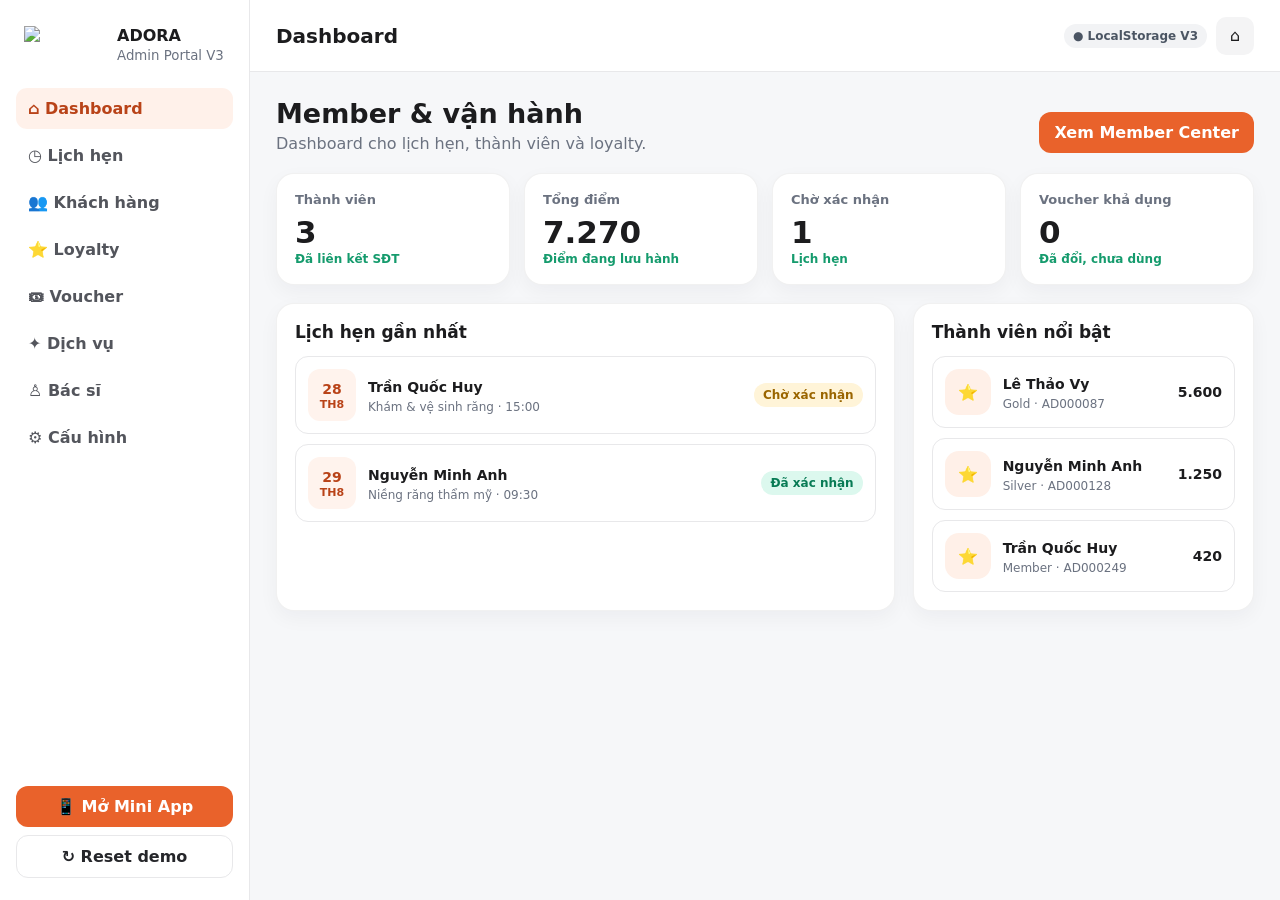
==== commit 106dcba6: "Add files via upload" ====
--- a/admin.html
+++ b/admin.html
@@ -1,303 +1,64 @@
 <!doctype html>
 <html lang="vi">
-<head>
-  <meta charset="utf-8">
-  <meta name="viewport" content="width=device-width,initial-scale=1">
-  <title>Adora Admin Portal — Demo</title>
-  <link rel="stylesheet" href="assets/style.css">
-</head>
-<body>
-<div class="admin-shell">
-  <aside class="admin-sidebar">
-    <div class="brand">
-      <div class="brand-mark brand-logo-wrap"><img id="adminLogo" src="https://nhakhoaadora.com/wp-content/uploads/2025/08/ICON-TAG-WEB-02.png" alt="Adora"></div>
-      <div><strong>ADORA</strong><small>Admin Portal</small></div>
-    </div>
-    <nav class="admin-nav" id="adminNav">
-      <button class="active" data-section="dashboard">⌂ Dashboard</button>
-      <button data-section="appointments">◷ Lịch hẹn</button>
-      <button data-section="services">✦ Dịch vụ</button>
-      <button data-section="doctors">♙ Bác sĩ</button>
-      <button data-section="news">▤ Bài viết</button>
-      <button data-section="settings">⚙ Cấu hình</button>
-    </nav>
-    <div class="sidebar-bottom">
-      <a class="btn btn-primary" href="miniapp.html" target="_blank">📱 Mở Mini App</a>
-      <button class="btn btn-outline" id="resetDemo">↻ Reset dữ liệu demo</button>
-    </div>
-  </aside>
-  <main class="admin-main">
-    <header class="admin-topbar">
-      <h1 id="topTitle">Dashboard</h1>
-      <div style="display:flex;gap:9px;align-items:center">
-        <span class="badge">● LocalStorage Demo</span>
-        <a href="index.html" class="icon-btn" title="Trang mở đầu">⌂</a>
-      </div>
-    </header>
-    <div class="admin-content">
-      <section class="admin-section active" id="dashboard">
-        <div class="page-head">
-          <div><h2>Tổng quan hoạt động</h2><p>Tổng hợp lịch hẹn và nội dung Mini App.</p></div>
-          <a href="miniapp.html#booking" target="_blank" class="btn btn-primary">＋ Tạo lịch từ Mini App</a>
-        </div>
-        <div class="metric-grid" id="metricGrid"></div>
-        <div class="admin-grid">
-          <div class="card panel">
-            <div class="panel-head"><h3>Lịch hẹn sắp tới</h3><button class="btn btn-sm btn-outline" data-go="appointments">Xem tất cả</button></div>
-            <div class="list-stack" id="upcomingList"></div>
-          </div>
-          <div class="card panel">
-            <div class="panel-head"><h3>Lịch hẹn 7 ngày</h3><span class="badge">Demo</span></div>
-            <div class="chart-bars" id="chartBars"></div>
-          </div>
-        </div>
-      </section>
+<head><meta charset="utf-8"><meta name="viewport" content="width=device-width,initial-scale=1"><title>Adora Admin Portal — Member Demo V3</title><link rel="stylesheet" href="assets/style.css"></head>
+<body><div class="admin-shell">
+<aside class="admin-sidebar">
+  <div class="brand"><div class="brand-mark brand-logo-wrap"><img id="adminLogo" src="" alt="Adora"></div><div><strong>ADORA</strong><small>Admin Portal V3</small></div></div>
+  <nav class="admin-nav" id="adminNav">
+    <button class="active" data-section="dashboard">⌂ Dashboard</button>
+    <button data-section="appointments">◷ Lịch hẹn</button>
+    <button data-section="customers">👥 Khách hàng</button>
+    <button data-section="loyalty">⭐ Loyalty</button>
+    <button data-section="vouchers">🎟 Voucher</button>
+    <button data-section="services">✦ Dịch vụ</button>
+    <button data-section="doctors">♙ Bác sĩ</button>
+    <button data-section="settings">⚙ Cấu hình</button>
+  </nav>
+  <div class="sidebar-bottom"><a class="btn btn-primary" href="miniapp.html" target="_blank">📱 Mở Mini App</a><button class="btn btn-outline" id="resetDemo">↻ Reset demo</button></div>
+</aside>
+<main class="admin-main"><header class="admin-topbar"><h1 id="topTitle">Dashboard</h1><div style="display:flex;gap:9px;align-items:center"><span class="badge">● LocalStorage V3</span><a href="index.html" class="icon-btn">⌂</a></div></header>
+<div class="admin-content">
+<section class="admin-section active" id="dashboard"><div class="page-head"><div><h2>Member & vận hành</h2><p>Dashboard cho lịch hẹn, thành viên và loyalty.</p></div><a class="btn btn-primary" target="_blank" href="miniapp.html#account">Xem Member Center</a></div><div class="metric-grid" id="metricGrid"></div><div class="admin-grid"><div class="card panel"><div class="panel-head"><h3>Lịch hẹn gần nhất</h3></div><div class="list-stack" id="upcomingList"></div></div><div class="card panel"><div class="panel-head"><h3>Thành viên nổi bật</h3></div><div class="list-stack" id="topMembers"></div></div></div></section>
 
-      <section class="admin-section" id="appointments">
-        <div class="page-head">
-          <div><h2>Quản lý lịch hẹn</h2><p>Xác nhận, hoàn tất hoặc hủy lịch khách đặt từ Mini App.</p></div>
-          <button class="btn btn-primary" id="addAppointment">＋ Thêm lịch hẹn</button>
-        </div>
-        <div class="toolbar">
-          <div class="search"><input id="appointmentSearch" placeholder="Tìm tên, số điện thoại, mã lịch..." style="width:100%"></div>
-          <select id="statusFilter">
-            <option value="">Tất cả trạng thái</option>
-            <option value="pending">Chờ xác nhận</option>
-            <option value="confirmed">Đã xác nhận</option>
-            <option value="completed">Đã hoàn tất</option>
-            <option value="cancelled">Đã hủy</option>
-          </select>
-        </div>
-        <div class="table-wrap">
-          <table>
-            <thead><tr><th>Mã</th><th>Khách hàng</th><th>Dịch vụ</th><th>Lịch khám</th><th>Bác sĩ</th><th>Trạng thái</th><th>Thao tác</th></tr></thead>
-            <tbody id="appointmentRows"></tbody>
-          </table>
-        </div>
-      </section>
+<section class="admin-section" id="appointments"><div class="page-head"><div><h2>Lịch hẹn</h2><p>Xác nhận hoặc thay đổi trạng thái lịch đặt từ Mini App.</p></div></div><div class="toolbar"><div class="search"><input id="appointmentSearch" placeholder="Tìm tên, SĐT, mã lịch..." style="width:100%"></div><select id="statusFilter"><option value="">Tất cả trạng thái</option><option value="pending">Chờ xác nhận</option><option value="confirmed">Đã xác nhận</option><option value="completed">Đã hoàn tất</option><option value="cancelled">Đã hủy</option></select></div><div class="table-wrap"><table><thead><tr><th>Mã</th><th>Khách hàng</th><th>Dịch vụ</th><th>Lịch khám</th><th>Trạng thái</th><th>Thao tác</th></tr></thead><tbody id="appointmentRows"></tbody></table></div></section>
 
-      <section class="admin-section" id="services">
-        <div class="page-head">
-          <div><h2>Dịch vụ</h2><p>Dữ liệu này hiển thị trực tiếp trên Mini App.</p></div>
-          <button class="btn btn-primary" id="addService">＋ Thêm dịch vụ</button>
-        </div>
-        <div class="entity-grid" id="serviceGrid"></div>
-      </section>
+<section class="admin-section" id="customers"><div class="page-head"><div><h2>Khách hàng / Thành viên</h2><p>Điểm được cộng/trừ thủ công ở giai đoạn demo, chưa gắn với chi tiêu.</p></div><button class="btn btn-primary" id="addCustomerBtn">＋ Thêm thành viên</button></div><div class="toolbar"><div class="search"><input id="customerSearch" placeholder="Tìm tên, SĐT, mã thành viên..." style="width:100%"></div></div><div class="table-wrap"><table><thead><tr><th>Mã TV</th><th>Khách hàng</th><th>Hạng</th><th>Điểm</th><th>Lần khám</th><th>Voucher</th><th>Thao tác</th></tr></thead><tbody id="customerRows"></tbody></table></div></section>
 
-      <section class="admin-section" id="doctors">
-        <div class="page-head">
-          <div><h2>Đội ngũ bác sĩ</h2><p>Quản lý hồ sơ bác sĩ dùng trên Mini App và form đặt lịch.</p></div>
-          <button class="btn btn-primary" id="addDoctor">＋ Thêm bác sĩ</button>
-        </div>
-        <div class="entity-grid" id="doctorGrid"></div>
-      </section>
+<section class="admin-section" id="loyalty"><div class="page-head"><div><h2>Loyalty & điểm</h2><p>Admin chủ động điều chỉnh điểm; quy tắc tính điểm tự động có thể bổ sung sau.</p></div><button class="btn btn-primary" id="adjustPointsBtn">± Điều chỉnh điểm</button></div><div class="loyalty-grid"><div class="card panel"><div class="panel-head"><h3>Hạng thành viên</h3></div><div class="tier-list" id="tierList"></div></div><div class="card panel"><div class="panel-head"><h3>Giao dịch điểm gần nhất</h3></div><div class="table-wrap"><table style="min-width:560px"><thead><tr><th>Khách hàng</th><th>Nội dung</th><th>Điểm</th><th>Thời gian</th></tr></thead><tbody id="pointRows"></tbody></table></div></div></div></section>
 
-      <section class="admin-section" id="news">
-        <div class="page-head">
-          <div><h2>Tin tức & kiến thức</h2><p>Nội dung chăm sóc răng miệng hiển thị tại trang chủ Mini App.</p></div>
-          <button class="btn btn-primary" id="addNews">＋ Thêm bài viết</button>
-        </div>
-        <div class="entity-grid" id="newsGrid"></div>
-      </section>
+<section class="admin-section" id="vouchers"><div class="page-head"><div><h2>Voucher</h2><p>Thành viên có thể dùng điểm để đổi voucher trên Mini App.</p></div><button class="btn btn-primary" id="addVoucherBtn">＋ Thêm voucher</button></div><div class="entity-grid" id="voucherGrid"></div></section>
 
-      <section class="admin-section" id="settings">
-        <div class="page-head"><div><h2>Cấu hình thương hiệu</h2><p>Thông tin liên hệ và nhận diện dùng cho toàn bộ demo.</p></div></div>
-        <div class="card settings-card">
-          <form id="settingsForm" class="form-grid">
-            <div class="field"><label>Tên thương hiệu</label><input name="brand"></div>
-            <div class="field"><label>Slogan</label><input name="slogan"></div>
-            <div class="field"><label>Hotline chính</label><input name="phone"></div>
-            <div class="field"><label>Hotline phụ</label><input name="phone2"></div>
-            <div class="field span-2"><label>Địa chỉ</label><input name="address"></div>
-            <div class="field"><label>Giờ làm việc</label><input name="hours"></div>
-            <div class="field"><label>Website</label><input name="website"></div>
-            <div class="field"><label>Logo URL</label><input name="logo"></div>
-            <div class="field"><label>Zalo URL</label><input name="zalo"></div>
-            <div class="field"><label>Google Maps URL</label><input name="map"></div>
-            <div class="span-2"><button class="btn btn-primary" type="submit">Lưu cấu hình</button></div>
-          </form>
-        </div>
-      </section>
-    </div>
-  </main>
-</div>
-<div id="modalRoot"></div>
-<script src="assets/app.js"></script>
-<script>
+<section class="admin-section" id="services"><div class="page-head"><div><h2>Dịch vụ</h2><p>Dịch vụ hiển thị trên Mini App.</p></div></div><div class="entity-grid" id="serviceGrid"></div></section>
+<section class="admin-section" id="doctors"><div class="page-head"><div><h2>Đội ngũ bác sĩ</h2><p>Thông tin tham khảo từ website Adora.</p></div></div><div class="entity-grid" id="doctorGrid"></div></section>
+
+<section class="admin-section" id="settings"><div class="page-head"><div><h2>Cấu hình</h2><p>Thông tin thương hiệu và ngưỡng hạng thành viên.</p></div></div><div class="card settings-card"><form id="settingsForm" class="form-grid"><div class="field"><label>Tên thương hiệu</label><input name="brand"></div><div class="field"><label>Slogan</label><input name="slogan"></div><div class="field"><label>Hotline</label><input name="phone"></div><div class="field"><label>Hotline phụ</label><input name="phone2"></div><div class="field span-2"><label>Cơ sở 1</label><input name="address"></div><div class="field span-2"><label>Cơ sở 2</label><input name="address2"></div><div class="field"><label>Giờ làm việc</label><input name="hours"></div><div class="field"><label>Logo URL</label><input name="logo"></div><div class="span-2"><button class="btn btn-primary">Lưu cấu hình</button></div></form></div></section>
+</div></main></div>
+<div id="modalRoot"></div><script src="assets/app.js"></script><script>
 const A=window.AdoraDemo;
-const titleMap={dashboard:"Dashboard",appointments:"Lịch hẹn",services:"Dịch vụ",doctors:"Bác sĩ",news:"Bài viết",settings:"Cấu hình"};
-function goSection(id){
-  document.querySelectorAll(".admin-section").forEach(x=>x.classList.toggle("active",x.id===id));
-  document.querySelectorAll("#adminNav button").forEach(x=>x.classList.toggle("active",x.dataset.section===id));
-  document.getElementById("topTitle").textContent=titleMap[id]||id;
-}
-document.getElementById("adminNav").addEventListener("click",e=>{const b=e.target.closest("button[data-section]");if(b)goSection(b.dataset.section)});
-document.addEventListener("click",e=>{const b=e.target.closest("[data-go]");if(b)goSection(b.dataset.go)});
-
-function renderAll(){
-  const data=A.getData();
-  renderDashboard(data);renderAppointments(data);renderServices(data);renderDoctors(data);renderNews(data);renderSettings(data);
-}
-function renderDashboard(data){
-  const ap=data.appointments;
-  const customers=new Set(ap.map(x=>x.phone)).size;
-  const pending=ap.filter(x=>x.status==="pending").length;
-  const confirmed=ap.filter(x=>x.status==="confirmed").length;
-  document.getElementById("metricGrid").innerHTML=[
-    ["Tổng lịch hẹn",ap.length,"+ dữ liệu Mini App"],
-    ["Chờ xác nhận",pending,"Cần xử lý"],
-    ["Đã xác nhận",confirmed,"Sẵn sàng phục vụ"],
-    ["Khách hàng",customers,"Theo SĐT duy nhất"]
-  ].map(x=>`<div class="card metric"><div class="label">${x[0]}</div><div class="value">${x[1]}</div><div class="delta">${x[2]}</div></div>`).join("");
-  const upcoming=[...ap].filter(x=>x.status!=="cancelled"&&x.status!=="completed").sort((a,b)=>(a.date+a.time).localeCompare(b.date+b.time)).slice(0,5);
-  document.getElementById("upcomingList").innerHTML=upcoming.length?upcoming.map(x=>{
-    const d=new Date(x.date+"T00:00:00"),sv=A.serviceBy(data,x.serviceId);
-    return `<div class="appointment-mini">
-      <div class="date-chip"><span><strong>${String(d.getDate()).padStart(2,"0")}</strong>TH${d.getMonth()+1}</span></div>
-      <div><strong>${A.esc(x.customer)}</strong><p>${A.esc(sv.name||"Dịch vụ")} · ${x.time} · ${A.esc(x.phone)}</p></div>
-      <span class="badge ${x.status}">${A.statusLabel(x.status)}</span>
-    </div>`;
-  }).join(""):`<div class="empty">Chưa có lịch hẹn sắp tới.</div>`;
-  const counts=[1,3,2,4,2,5,3].map((n,i)=>Math.max(n,ap.filter(x=>new Date(x.createdAt).getDay()===i).length));
-  const labels=["T2","T3","T4","T5","T6","T7","CN"],max=Math.max(...counts);
-  document.getElementById("chartBars").innerHTML=counts.map((n,i)=>`<div class="chart-col"><div class="chart-bar" style="height:${Math.round((n/max)*100)}%"></div><span>${labels[i]}</span></div>`).join("");
-}
-function renderAppointments(data){
-  const q=(document.getElementById("appointmentSearch").value||"").toLowerCase();
-  const st=document.getElementById("statusFilter").value;
-  const rows=[...data.appointments].sort((a,b)=>(b.createdAt||"").localeCompare(a.createdAt||"")).filter(x=>{
-    const sv=A.serviceBy(data,x.serviceId),doc=A.doctorBy(data,x.doctorId);
-    return (!st||x.status===st) && (!q||[x.id,x.customer,x.phone,sv.name,doc.name].join(" ").toLowerCase().includes(q));
-  });
-  document.getElementById("appointmentRows").innerHTML=rows.map(x=>{
-    const sv=A.serviceBy(data,x.serviceId),doc=A.doctorBy(data,x.doctorId);
-    return `<tr>
-      <td><strong>${A.esc(x.id)}</strong></td>
-      <td><strong>${A.esc(x.customer)}</strong><br><span class="muted">${A.esc(x.phone)}</span></td>
-      <td>${A.esc(sv.name||"—")}</td>
-      <td><strong>${A.formatDate(x.date)}</strong><br><span class="muted">${A.esc(x.time)}</span></td>
-      <td>${A.esc(doc.name||"Chưa chọn")}</td>
-      <td><span class="badge ${x.status}">${A.statusLabel(x.status)}</span></td>
-      <td><div class="table-actions">
-        <button class="btn btn-sm btn-outline" onclick="editAppointment('${x.id}')">Sửa</button>
-        ${x.status==="pending"?`<button class="btn btn-sm btn-primary" onclick="setStatus('${x.id}','confirmed')">Xác nhận</button>`:""}
-      </div></td>
-    </tr>`;
-  }).join("") || `<tr><td colspan="7" class="empty">Không có dữ liệu phù hợp.</td></tr>`;
-}
-document.getElementById("appointmentSearch").addEventListener("input",()=>renderAppointments(A.getData()));
-document.getElementById("statusFilter").addEventListener("change",()=>renderAppointments(A.getData()));
-
-function setStatus(id,status){
-  const data=A.getData(),x=data.appointments.find(a=>a.id===id);if(!x)return;x.status=status;A.setData(data);A.toast("Đã cập nhật trạng thái");renderAll();
-}
-function modal(title,body,onSave,saveText="Lưu"){
-  document.getElementById("modalRoot").innerHTML=`<div class="modal-backdrop" id="modalBackdrop">
-    <div class="modal"><div class="modal-head"><h3>${title}</h3><button class="icon-btn" id="closeModal">✕</button></div>
-    <div class="modal-body">${body}</div><div class="modal-actions"><button class="btn btn-outline" id="cancelModal">Hủy</button><button class="btn btn-primary" id="saveModal">${saveText}</button></div></div></div>`;
-  const close=()=>document.getElementById("modalRoot").innerHTML="";
-  document.getElementById("closeModal").onclick=close;document.getElementById("cancelModal").onclick=close;
-  document.getElementById("modalBackdrop").onclick=e=>{if(e.target.id==="modalBackdrop")close()};
-  document.getElementById("saveModal").onclick=()=>{if(onSave(close)!==false)close()};
-}
-function appointmentForm(x={}){
-  const data=A.getData();
-  return `<div class="form-grid">
-    <div class="field"><label>Khách hàng</label><input id="fCustomer" value="${A.esc(x.customer||"")}"></div>
-    <div class="field"><label>Số điện thoại</label><input id="fPhone" value="${A.esc(x.phone||"")}"></div>
-    <div class="field"><label>Dịch vụ</label><select id="fService">${data.services.filter(s=>s.active).map(s=>`<option value="${s.id}" ${x.serviceId===s.id?"selected":""}>${A.esc(s.name)}</option>`).join("")}</select></div>
-    <div class="field"><label>Bác sĩ</label><select id="fDoctor"><option value="">Chưa chọn</option>${data.doctors.filter(d=>d.active).map(d=>`<option value="${d.id}" ${x.doctorId===d.id?"selected":""}>${A.esc(d.name)}</option>`).join("")}</select></div>
-    <div class="field"><label>Ngày khám</label><input id="fDate" type="date" value="${A.esc(x.date||new Date().toISOString().slice(0,10))}"></div>
-    <div class="field"><label>Giờ</label><input id="fTime" type="time" value="${A.esc(x.time||"09:00")}"></div>
-    <div class="field"><label>Trạng thái</label><select id="fStatus">${["pending","confirmed","completed","cancelled"].map(s=>`<option value="${s}" ${x.status===s?"selected":""}>${A.statusLabel(s)}</option>`).join("")}</select></div>
-    <div class="field"><label>Ghi chú</label><input id="fNote" value="${A.esc(x.note||"")}"></div>
-  </div>`;
-}
-window.editAppointment=function(id){
-  const data=A.getData(),x=data.appointments.find(a=>a.id===id);
-  modal("Cập nhật lịch hẹn",appointmentForm(x),()=>{
-    const d=A.getData(),a=d.appointments.find(z=>z.id===id);
-    Object.assign(a,{customer:fCustomer.value.trim(),phone:fPhone.value.trim(),serviceId:fService.value,doctorId:fDoctor.value,date:fDate.value,time:fTime.value,status:fStatus.value,note:fNote.value.trim()});
-    if(!a.customer||!a.phone||!a.date)return A.toast("Vui lòng nhập đủ thông tin"),false;
-    A.setData(d);A.toast("Đã lưu lịch hẹn");renderAll();
-  });
-};
-document.getElementById("addAppointment").onclick=()=>modal("Thêm lịch hẹn",appointmentForm({status:"pending"}),()=>{
-  const d=A.getData();if(!fCustomer.value.trim()||!fPhone.value.trim()||!fDate.value)return A.toast("Vui lòng nhập đủ thông tin"),false;
-  d.appointments.unshift({id:"AD"+new Date().toISOString().slice(2,10).replaceAll("-","")+String(d.appointments.length+1).padStart(2,"0"),createdAt:new Date().toISOString(),customer:fCustomer.value.trim(),phone:fPhone.value.trim(),serviceId:fService.value,doctorId:fDoctor.value,date:fDate.value,time:fTime.value,status:fStatus.value,note:fNote.value.trim()});
-  A.setData(d);A.toast("Đã thêm lịch hẹn");renderAll();
-});
-
-function renderServices(data){
-  document.getElementById("serviceGrid").innerHTML=data.services.map(s=>`<div class="card entity-card">
-    <div class="entity-top"><div class="entity-avatar">${s.image?`<img src="${A.esc(s.image)}" alt="${A.esc(s.name)}" onerror="this.remove()">`:A.esc(s.icon)}</div><span class="badge">${s.active?"Đang hiển thị":"Đang ẩn"}</span></div>
-    <div><h4>${A.esc(s.name)}</h4><p>${A.esc(s.desc)}</p></div>
-    <div class="entity-meta"><span class="badge">${A.esc(s.category)}</span><span class="badge">${A.esc(s.price)}</span></div>
-    <div class="table-actions"><button class="btn btn-sm btn-outline" onclick="editService('${s.id}')">Sửa</button><button class="btn btn-sm btn-outline" onclick="toggleEntity('services','${s.id}')">${s.active?"Ẩn":"Hiện"}</button></div>
-  </div>`).join("");
-}
-function serviceForm(s={}){
-  return `<div class="form-grid">
-    <div class="field"><label>Tên dịch vụ</label><input id="sName" value="${A.esc(s.name||"")}"></div>
-    <div class="field"><label>Biểu tượng</label><input id="sIcon" value="${A.esc(s.icon||"🦷")}"></div>
-    <div class="field"><label>Nhóm</label><input id="sCategory" value="${A.esc(s.category||"Tổng quát")}"></div>
-    <div class="field"><label>Chi phí tham khảo</label><input id="sPrice" value="${A.esc(s.price||"Liên hệ tư vấn")}"></div>
-    <div class="field span-2"><label>Ảnh dịch vụ (URL)</label><input id="sImage" value="${A.esc(s.image||"")}" placeholder="https://..."></div>
-    <div class="field span-2"><label>Mô tả</label><textarea id="sDesc">${A.esc(s.desc||"")}</textarea></div>
-  </div>`;
-}
-window.editService=function(id){const d=A.getData(),s=d.services.find(x=>x.id===id);modal("Sửa dịch vụ",serviceForm(s),()=>{const data=A.getData(),x=data.services.find(z=>z.id===id);Object.assign(x,{name:sName.value.trim(),icon:sIcon.value.trim()||"🦷",category:sCategory.value.trim(),price:sPrice.value.trim(),image:sImage.value.trim(),desc:sDesc.value.trim()});if(!x.name)return false;A.setData(data);A.toast("Đã cập nhật dịch vụ");renderAll()})};
-document.getElementById("addService").onclick=()=>modal("Thêm dịch vụ",serviceForm(),()=>{const d=A.getData();if(!sName.value.trim())return false;d.services.push({id:A.uid("sv"),name:sName.value.trim(),icon:sIcon.value.trim()||"🦷",category:sCategory.value.trim(),price:sPrice.value.trim(),image:sImage.value.trim(),desc:sDesc.value.trim(),active:true});A.setData(d);A.toast("Đã thêm dịch vụ");renderAll()});
-
-function renderDoctors(data){
-  document.getElementById("doctorGrid").innerHTML=data.doctors.map(d=>`<div class="card entity-card">
-    <div class="entity-top"><div class="entity-avatar">${d.image?`<img src="${A.esc(d.image)}" alt="${A.esc(d.name)}" onerror="this.remove()">`:A.esc(d.name.split(" ").slice(-1)[0].slice(0,1))}</div><span class="badge">${d.active?"Đang hiển thị":"Đang ẩn"}</span></div>
-    <div><h4>${A.esc(d.name)}</h4><p>${A.esc(d.title)}<br>${A.esc(d.focus)}</p></div>
-    <div class="table-actions"><button class="btn btn-sm btn-outline" onclick="editDoctor('${d.id}')">Sửa</button><button class="btn btn-sm btn-outline" onclick="toggleEntity('doctors','${d.id}')">${d.active?"Ẩn":"Hiện"}</button></div>
-  </div>`).join("");
-}
-function doctorForm(d={}){
-  return `<div class="form-grid">
-    <div class="field span-2"><label>Họ tên</label><input id="dName" value="${A.esc(d.name||"")}"></div>
-    <div class="field"><label>Học vị / chức danh</label><input id="dTitle" value="${A.esc(d.title||"Bác sĩ chuyên khoa")}"></div>
-    <div class="field"><label>Chuyên môn</label><input id="dFocus" value="${A.esc(d.focus||"Nha khoa tổng quát")}"></div>
-    <div class="field span-2"><label>Ảnh bác sĩ (URL)</label><input id="dImage" value="${A.esc(d.image||"")}" placeholder="https://..."></div>
-  </div>`;
-}
-window.editDoctor=function(id){const d=A.getData(),x=d.doctors.find(z=>z.id===id);modal("Sửa bác sĩ",doctorForm(x),()=>{const data=A.getData(),z=data.doctors.find(y=>y.id===id);Object.assign(z,{name:dName.value.trim(),title:dTitle.value.trim(),focus:dFocus.value.trim(),image:dImage.value.trim()});if(!z.name)return false;A.setData(data);A.toast("Đã cập nhật bác sĩ");renderAll()})};
-document.getElementById("addDoctor").onclick=()=>modal("Thêm bác sĩ",doctorForm(),()=>{const d=A.getData();if(!dName.value.trim())return false;d.doctors.push({id:A.uid("dr"),name:dName.value.trim(),title:dTitle.value.trim(),focus:dFocus.value.trim(),image:dImage.value.trim(),active:true});A.setData(d);A.toast("Đã thêm bác sĩ");renderAll()});
-
-function renderNews(data){
-  document.getElementById("newsGrid").innerHTML=data.news.map(n=>`<div class="card entity-card">
-    <div class="entity-top"><div class="entity-avatar">▤</div><span class="badge">${n.active?"Đang hiển thị":"Đang ẩn"}</span></div>
-    <div><h4>${A.esc(n.title)}</h4><p>${A.esc(n.excerpt)}</p></div>
-    <div class="entity-meta"><span class="badge">${A.esc(n.tag)}</span></div>
-    <div class="table-actions"><button class="btn btn-sm btn-outline" onclick="editNews('${n.id}')">Sửa</button><button class="btn btn-sm btn-outline" onclick="toggleEntity('news','${n.id}')">${n.active?"Ẩn":"Hiện"}</button></div>
-  </div>`).join("");
-}
-function newsForm(n={}){
-  return `<div class="form-grid">
-    <div class="field span-2"><label>Tiêu đề</label><input id="nTitle" value="${A.esc(n.title||"")}"></div>
-    <div class="field"><label>Chuyên mục</label><input id="nTag" value="${A.esc(n.tag||"Kiến thức")}"></div>
-    <div class="field span-2"><label>Mô tả ngắn</label><textarea id="nExcerpt">${A.esc(n.excerpt||"")}</textarea></div>
-  </div>`;
-}
-window.editNews=function(id){const d=A.getData(),x=d.news.find(z=>z.id===id);modal("Sửa bài viết",newsForm(x),()=>{const data=A.getData(),z=data.news.find(y=>y.id===id);Object.assign(z,{title:nTitle.value.trim(),tag:nTag.value.trim(),excerpt:nExcerpt.value.trim()});if(!z.title)return false;A.setData(data);A.toast("Đã cập nhật bài viết");renderAll()})};
-document.getElementById("addNews").onclick=()=>modal("Thêm bài viết",newsForm(),()=>{const d=A.getData();if(!nTitle.value.trim())return false;d.news.push({id:A.uid("nw"),title:nTitle.value.trim(),tag:nTag.value.trim(),excerpt:nExcerpt.value.trim(),active:true});A.setData(d);A.toast("Đã thêm bài viết");renderAll()});
-
-window.toggleEntity=function(type,id){const d=A.getData(),x=d[type].find(z=>z.id===id);if(x){x.active=!x.active;A.setData(d);renderAll()}};
-
-function renderSettings(data){
-  if(window.adminLogo && data.settings.logo) adminLogo.src=data.settings.logo;
-  const f=document.getElementById("settingsForm");
-  Object.entries(data.settings).forEach(([k,v])=>{if(f.elements[k])f.elements[k].value=v||""});
-}
-document.getElementById("settingsForm").onsubmit=e=>{
-  e.preventDefault();const d=A.getData();[...e.target.elements].forEach(el=>{if(el.name)d.settings[el.name]=el.value.trim()});A.setData(d);A.toast("Đã lưu cấu hình");renderAll();
-};
-document.getElementById("resetDemo").onclick=()=>{if(confirm("Reset toàn bộ dữ liệu về trạng thái ban đầu?")){A.resetData();A.toast("Đã reset dữ liệu");renderAll()}};
-window.addEventListener("storage",renderAll);window.addEventListener("adora:data",renderAll);
-renderAll();
-</script>
-</body>
-</html>
+const titleMap={dashboard:"Dashboard",appointments:"Lịch hẹn",customers:"Khách hàng",loyalty:"Loyalty",vouchers:"Voucher",services:"Dịch vụ",doctors:"Bác sĩ",settings:"Cấu hình"};
+function goSection(id){document.querySelectorAll(".admin-section").forEach(x=>x.classList.toggle("active",x.id===id));document.querySelectorAll("#adminNav button").forEach(x=>x.classList.toggle("active",x.dataset.section===id));topTitle.textContent=titleMap[id]||id}
+adminNav.onclick=e=>{const b=e.target.closest("[data-section]");if(b)goSection(b.dataset.section)};
+function modal(title,body,onSave,saveText="Lưu"){modalRoot.innerHTML=`<div class="modal-backdrop" id="mb"><div class="modal"><div class="modal-head"><h3>${title}</h3><button class="icon-btn" id="mc">✕</button></div><div class="modal-body">${body}</div>${onSave?`<div class="modal-actions"><button class="btn btn-outline" id="mx">Hủy</button><button class="btn btn-primary" id="ms">${saveText}</button></div>`:""}</div></div>`;const close=()=>modalRoot.innerHTML="";mc.onclick=close;mb.onclick=e=>{if(e.target===mb)close()};if(onSave){mx.onclick=close;ms.onclick=()=>{if(onSave(close)!==false)close()}}}
+function renderAll(){const d=A.getData();adminLogo.src=d.settings.logo;renderDashboard(d);renderAppointments(d);renderCustomers(d);renderLoyalty(d);renderVouchers(d);renderServices(d);renderDoctors(d);renderSettings(d)}
+function renderDashboard(d){const pending=d.appointments.filter(x=>x.status==="pending").length,totalPts=d.customers.reduce((s,c)=>s+Number(c.points||0),0),unused=d.customerVouchers.filter(x=>x.status==="available").length;metricGrid.innerHTML=[["Thành viên",d.customers.length,"Đã liên kết SĐT"],["Tổng điểm",totalPts.toLocaleString("vi-VN"),"Điểm đang lưu hành"],["Chờ xác nhận",pending,"Lịch hẹn"],["Voucher khả dụng",unused,"Đã đổi, chưa dùng"]].map(x=>`<div class="card metric"><div class="label">${x[0]}</div><div class="value">${x[1]}</div><div class="delta">${x[2]}</div></div>`).join("");upcomingList.innerHTML=[...d.appointments].filter(x=>!["cancelled","completed"].includes(x.status)).sort((a,b)=>(a.date+a.time).localeCompare(b.date+b.time)).slice(0,5).map(x=>{const sv=A.serviceBy(d,x.serviceId),dt=new Date(x.date+"T00:00:00");return `<div class="appointment-mini"><div class="date-chip"><span><strong>${String(dt.getDate()).padStart(2,"0")}</strong>TH${dt.getMonth()+1}</span></div><div><strong>${A.esc(x.customer)}</strong><p>${A.esc(sv.name)} · ${x.time}</p></div><span class="badge ${x.status}">${A.statusLabel(x.status)}</span></div>`}).join("")||`<div class="empty">Không có lịch sắp tới.</div>`;topMembers.innerHTML=[...d.customers].sort((a,b)=>b.points-a.points).slice(0,5).map(c=>`<div class="appointment-mini"><div class="entity-avatar">⭐</div><div><strong>${A.esc(c.name)}</strong><p>${A.tierForPoints(d,c.points).tier.name} · ${A.esc(c.memberCode)}</p></div><strong>${Number(c.points).toLocaleString("vi-VN")}</strong></div>`).join("")}
+function renderAppointments(d){const q=(appointmentSearch.value||"").toLowerCase(),st=statusFilter.value;appointmentRows.innerHTML=[...d.appointments].sort((a,b)=>b.createdAt.localeCompare(a.createdAt)).filter(x=>(!st||x.status===st)&&(!q||[x.id,x.customer,x.phone,A.serviceBy(d,x.serviceId).name].join(" ").toLowerCase().includes(q))).map(x=>`<tr><td><strong>${A.esc(x.id)}</strong></td><td><strong>${A.esc(x.customer)}</strong><br><span class="muted">${A.esc(x.phone)}</span></td><td>${A.esc(A.serviceBy(d,x.serviceId).name||"—")}</td><td>${A.formatDate(x.date)}<br><span class="muted">${A.esc(x.time)}</span></td><td><span class="badge ${x.status}">${A.statusLabel(x.status)}</span></td><td><div class="table-actions">${x.status==="pending"?`<button class="btn btn-sm btn-primary" onclick="setStatus('${x.id}','confirmed')">Xác nhận</button>`:""}${x.status==="confirmed"?`<button class="btn btn-sm btn-outline" onclick="setStatus('${x.id}','completed')">Hoàn tất</button>`:""}</div></td></tr>`).join("")||`<tr><td colspan="6" class="empty">Không có dữ liệu.</td></tr>`}
+appointmentSearch.oninput=()=>renderAppointments(A.getData());statusFilter.onchange=()=>renderAppointments(A.getData());window.setStatus=(id,s)=>{const d=A.getData(),x=d.appointments.find(a=>a.id===id);if(x){x.status=s;A.setData(d);A.toast("Đã cập nhật trạng thái");renderAll()}}
+function renderCustomers(d){const q=(customerSearch.value||"").toLowerCase();customerRows.innerHTML=d.customers.filter(c=>!q||[c.name,c.phone,c.memberCode].join(" ").toLowerCase().includes(q)).map(c=>{const hist=d.treatmentHistory.filter(x=>x.customerId===c.id).length,v=d.customerVouchers.filter(x=>x.customerId===c.id&&x.status==="available").length,t=A.tierForPoints(d,c.points).tier.name;return `<tr><td><strong>${A.esc(c.memberCode)}</strong></td><td><strong>${A.esc(c.name)}</strong><br><span class="muted">${A.esc(c.phone)}</span></td><td><span class="badge">${t}</span></td><td><strong>${Number(c.points).toLocaleString("vi-VN")}</strong></td><td>${hist}</td><td>${v}</td><td><button class="btn btn-sm btn-outline" onclick="customerDetail('${c.id}')">Chi tiết</button></td></tr>`}).join("")}
+customerSearch.oninput=()=>renderCustomers(A.getData());
+window.customerDetail=id=>{const d=A.getData(),c=A.customerById(d,id),hist=d.treatmentHistory.filter(x=>x.customerId===id).sort((a,b)=>b.date.localeCompare(a.date)),pts=d.pointTransactions.filter(x=>x.customerId===id).sort((a,b)=>b.createdAt.localeCompare(a.createdAt));modal("Hồ sơ thành viên",`<div class="customer-summary"><div class="summary-box"><small>Điểm</small><strong>${Number(c.points).toLocaleString("vi-VN")}</strong></div><div class="summary-box"><small>Hạng</small><strong>${A.tierForPoints(d,c.points).tier.name}</strong></div><div class="summary-box"><small>Lần khám</small><strong>${hist.length}</strong></div><div class="summary-box"><small>Mã TV</small><strong style="font-size:13px">${A.esc(c.memberCode)}</strong></div></div><h3 style="margin:0 0 8px">${A.esc(c.name)}</h3><p class="muted">${A.esc(c.phone)} · Tham gia ${A.formatDate(c.joinedAt)}</p><div class="table-actions" style="margin:12px 0 18px"><button class="btn btn-primary" onclick="modalRoot.innerHTML='';openAdjust('${c.id}')">± Điều chỉnh điểm</button><button class="btn btn-outline" onclick="modalRoot.innerHTML='';addTreatment('${c.id}')">＋ Thêm lịch sử khám</button></div><h4>Lịch sử khám</h4>${hist.map(h=>`<div class="point-row"><div><strong>${A.esc(A.serviceBy(d,h.serviceId).name||"Dịch vụ")}</strong><p>${A.formatDate(h.date)} · ${A.esc(A.doctorBy(d,h.doctorId).name||"Adora")}<br>${A.esc(h.note||"")}</p></div><span class="badge completed">Hoàn tất</span></div>`).join("")||`<p class="muted">Chưa có lịch sử.</p>`}<h4>Giao dịch điểm</h4>${pts.slice(0,6).map(p=>`<div class="point-row"><div><strong>${A.esc(p.description)}</strong><p>${A.formatDateTime(p.createdAt)}</p></div><div class="point-value ${p.points>=0?"plus":"minus"}">${p.points>=0?"+":""}${p.points}</div></div>`).join("")}`)}
+addCustomerBtn.onclick=()=>modal("Thêm thành viên",`<div class="form-grid"><div class="field"><label>Họ tên</label><input id="newCName"></div><div class="field"><label>SĐT</label><input id="newCPhone"></div></div>`,()=>{const d=A.getData(),p=A.normalizePhone(newCPhone.value);if(!newCName.value.trim()||p.length<9)return A.toast("Nhập đủ họ tên và SĐT"),false;if(A.customerByPhone(d,p))return A.toast("SĐT đã tồn tại"),false;d.customers.push({id:A.uid("cus"),memberCode:"AD"+String(Date.now()).slice(-6),name:newCName.value.trim(),phone:p,joinedAt:new Date().toISOString().slice(0,10),points:0,branch:"Chưa xác định"});A.setData(d);renderAll()});
+function renderLoyalty(d){tierList.innerHTML=[...d.tiers].sort((a,b)=>a.min-b.min).map(t=>`<div class="tier-row"><strong>${A.esc(t.name)}</strong><span>Từ ${Number(t.min).toLocaleString("vi-VN")} điểm</span></div>`).join("");pointRows.innerHTML=d.pointTransactions.slice(0,30).map(p=>{const c=A.customerById(d,p.customerId)||{};return `<tr><td>${A.esc(c.name||"—")}</td><td>${A.esc(p.description)}</td><td><strong style="color:${p.points>=0?"#159B6D":"#D64545"}">${p.points>=0?"+":""}${p.points}</strong></td><td>${A.formatDateTime(p.createdAt)}</td></tr>`}).join("")}
+adjustPointsBtn.onclick=()=>openAdjust("");
+window.openAdjust=id=>{const d=A.getData();modal("Điều chỉnh điểm",`<div class="form-grid"><div class="field span-2"><label>Thành viên</label><select id="adjCustomer">${d.customers.map(c=>`<option value="${c.id}" ${id===c.id?"selected":""}>${A.esc(c.name)} · ${A.esc(c.phone)}</option>`).join("")}</select></div><div class="field"><label>Số điểm (+/-)</label><input id="adjAmount" type="number" value="100"></div><div class="field"><label>Lý do</label><input id="adjDesc" value="Điều chỉnh điểm từ Admin"></div></div>`,()=>{const data=A.getData(),n=Number(adjAmount.value);if(!n)return A.toast("Số điểm phải khác 0"),false;A.adjustPoints(data,adjCustomer.value,n,adjDesc.value.trim(),"ADJUST");A.setData(data);A.toast("Đã điều chỉnh điểm");renderAll()})}
+window.addTreatment=id=>{const d=A.getData();modal("Thêm lịch sử khám",`<div class="form-grid"><div class="field"><label>Ngày khám</label><input id="thDate" type="date" value="${new Date().toISOString().slice(0,10)}"></div><div class="field"><label>Dịch vụ</label><select id="thService">${d.services.map(s=>`<option value="${s.id}">${A.esc(s.name)}</option>`).join("")}</select></div><div class="field"><label>Bác sĩ</label><select id="thDoctor">${d.doctors.map(x=>`<option value="${x.id}">${A.esc(x.name)}</option>`).join("")}</select></div><div class="field"><label>Ngày tái khám</label><input id="thRecall" type="date"></div><div class="field span-2"><label>Ghi chú</label><input id="thNote"></div></div>`,()=>{const data=A.getData();data.treatmentHistory.unshift({id:A.uid("th"),customerId:id,date:thDate.value,serviceId:thService.value,doctorId:thDoctor.value,status:"completed",note:thNote.value.trim(),recallDate:thRecall.value});A.setData(data);A.toast("Đã thêm lịch sử khám");renderAll()})}
+function renderVouchers(d){voucherGrid.innerHTML=d.vouchers.map(v=>`<div class="card entity-card"><div class="entity-top"><div class="entity-avatar">🎟</div><span class="badge">${v.active?"Đang mở":"Đang ẩn"}</span></div><div><h4>${A.esc(v.title)}</h4><p>${A.esc(v.description)}</p></div><div class="entity-meta"><span class="badge">${Number(v.pointsCost).toLocaleString("vi-VN")} điểm</span><span class="badge">HSD ${A.formatDate(v.expiry)}</span></div><div class="table-actions"><button class="btn btn-sm btn-outline" onclick="editVoucher('${v.id}')">Sửa</button><button class="btn btn-sm btn-outline" onclick="toggleVoucher('${v.id}')">${v.active?"Ẩn":"Hiện"}</button></div></div>`).join("")}
+function voucherForm(v={}){return `<div class="form-grid"><div class="field span-2"><label>Tên voucher</label><input id="vTitle" value="${A.esc(v.title||"")}"></div><div class="field"><label>Điểm đổi</label><input id="vCost" type="number" value="${v.pointsCost||300}"></div><div class="field"><label>Hạn sử dụng</label><input id="vExpiry" type="date" value="${v.expiry||"2026-12-31"}"></div><div class="field span-2"><label>Mô tả</label><textarea id="vDesc">${A.esc(v.description||"")}</textarea></div></div>`}
+addVoucherBtn.onclick=()=>modal("Thêm voucher",voucherForm(),()=>{const d=A.getData();if(!vTitle.value.trim())return false;d.vouchers.push({id:A.uid("vc"),title:vTitle.value.trim(),description:vDesc.value.trim(),pointsCost:Number(vCost.value),expiry:vExpiry.value,active:true});A.setData(d);renderAll()});
+window.editVoucher=id=>{const d=A.getData(),v=A.voucherBy(d,id);modal("Sửa voucher",voucherForm(v),()=>{const data=A.getData(),x=A.voucherBy(data,id);Object.assign(x,{title:vTitle.value.trim(),description:vDesc.value.trim(),pointsCost:Number(vCost.value),expiry:vExpiry.value});A.setData(data);renderAll()})};window.toggleVoucher=id=>{const d=A.getData(),v=A.voucherBy(d,id);v.active=!v.active;A.setData(d);renderAll()}
+function renderServices(d){serviceGrid.innerHTML=d.services.map(s=>`<div class="card entity-card"><div class="entity-top"><div class="entity-avatar">${s.image?`<img src="${A.esc(s.image)}" style="width:100%;height:100%;object-fit:cover;border-radius:14px">`:A.esc(s.icon)}</div><span class="badge">${A.esc(s.category)}</span></div><div><h4>${A.esc(s.name)}</h4><p>${A.esc(s.desc)}</p></div><div class="entity-meta"><span class="badge">${A.esc(s.price)}</span></div></div>`).join("")}
+function renderDoctors(d){doctorGrid.innerHTML=d.doctors.map(x=>`<div class="card entity-card"><div class="entity-top"><div class="entity-avatar">${x.image?`<img src="${A.esc(x.image)}" style="width:100%;height:100%;object-fit:cover;border-radius:14px">`:"👩‍⚕️"}</div></div><div><h4>${A.esc(x.name)}</h4><p>${A.esc(x.title)}<br>${A.esc(x.focus)}</p></div></div>`).join("")}
+function renderSettings(d){[...settingsForm.elements].forEach(el=>{if(el.name&&d.settings[el.name]!=null)el.value=d.settings[el.name]})}
+settingsForm.onsubmit=e=>{e.preventDefault();const d=A.getData();[...e.target.elements].forEach(el=>{if(el.name)d.settings[el.name]=el.value.trim()});A.setData(d);A.toast("Đã lưu cấu hình");renderAll()}
+resetDemo.onclick=()=>{if(confirm("Reset toàn bộ dữ liệu V3?")){A.resetData();A.toast("Đã reset demo");renderAll()}}
+window.addEventListener("storage",renderAll);window.addEventListener("adora:data",renderAll);renderAll();
+</script></body></html>
--- a/assets/style.css
+++ b/assets/style.css
@@ -298,3 +298,33 @@
   .hero:before{background:linear-gradient(90deg,rgba(255,249,245,1) 0%,rgba(255,249,245,.96) 48%,rgba(255,249,245,.52) 72%,rgba(255,249,245,.12) 100%)}
   .hero-copy{max-width:78%}
 }
+
+
+/* === V3 Member & Loyalty === */
+.member-strip{margin:4px 14px 14px;background:linear-gradient(135deg,#211915,#4A2B1F);color:#fff;border-radius:20px;padding:16px;display:flex;align-items:center;justify-content:space-between;gap:12px;box-shadow:0 10px 24px rgba(65,35,23,.16)}
+.member-strip strong{font-size:14px;display:block;margin-bottom:4px}.member-strip p{margin:0;color:#E9DCD5;font-size:11px;line-height:1.45}
+.member-strip .btn{white-space:nowrap;font-size:11px;padding:9px 11px}
+.account-wrap{padding:10px 14px 24px;display:grid;gap:12px}
+.member-hero{background:linear-gradient(145deg,#211915,#5C3120);color:#fff;border-radius:24px;padding:20px;position:relative;overflow:hidden}
+.member-hero:after{content:"";position:absolute;width:180px;height:180px;border-radius:50%;right:-80px;top:-70px;background:#E9622B;opacity:.28}
+.member-hero>*{position:relative;z-index:1}.member-top{display:flex;justify-content:space-between;gap:12px;align-items:flex-start}
+.member-avatar{width:52px;height:52px;border-radius:17px;background:#fff;color:var(--primary);display:grid;place-items:center;font-size:22px;font-weight:950}
+.member-identity{display:flex;gap:11px;align-items:center}.member-identity h3{margin:0 0 4px;font-size:16px}.member-identity p{margin:0;color:#EADFD9;font-size:11px}
+.tier-pill{background:rgba(255,255,255,.14);border:1px solid rgba(255,255,255,.16);border-radius:999px;padding:7px 10px;font-size:10px;font-weight:900;text-transform:uppercase;letter-spacing:.08em}
+.points-big{font-size:38px;font-weight:950;margin:19px 0 2px}.points-big small{font-size:12px;font-weight:800;color:#EBDDD6}
+.progress-track{height:7px;background:rgba(255,255,255,.18);border-radius:999px;overflow:hidden;margin-top:12px}.progress-track span{display:block;height:100%;background:#fff;border-radius:999px}
+.progress-copy{display:flex;justify-content:space-between;color:#E5D4CC;font-size:10px;margin-top:6px}
+.member-actions{display:grid;grid-template-columns:repeat(3,1fr);gap:9px}.member-action{background:#fff;border:1px solid #ECECEE;border-radius:16px;padding:13px 7px;text-align:center;font-size:10px;font-weight:800;display:grid;gap:6px}.member-action span{font-size:21px}
+.member-section{background:#fff;border:1px solid #ECECEE;border-radius:20px;padding:15px}.member-section h3{font-size:15px;margin:0}.member-section-head{display:flex;align-items:center;justify-content:space-between;margin-bottom:11px}
+.point-row,.history-row,.voucher-owned-row{display:grid;grid-template-columns:1fr auto;gap:10px;padding:11px 0;border-bottom:1px solid #F0F0F1}.point-row:last-child,.history-row:last-child,.voucher-owned-row:last-child{border-bottom:0}
+.point-row strong,.history-row strong{font-size:12px}.point-row p,.history-row p{font-size:10px;color:var(--muted);margin:4px 0 0;line-height:1.45}.point-value{font-size:13px;font-weight:950}.point-value.plus{color:var(--success)}.point-value.minus{color:var(--danger)}
+.voucher-list{display:grid;gap:9px}.voucher-card{border:1px solid #EFE1DA;background:#FFF8F4;border-radius:16px;padding:13px;display:grid;grid-template-columns:1fr auto;gap:10px;align-items:center}.voucher-card h4{margin:0 0 4px;font-size:12px}.voucher-card p{font-size:10px;line-height:1.45;color:var(--muted);margin:0}.voucher-cost{font-weight:950;color:var(--primary);font-size:11px;margin-top:6px}
+.permission-card{background:#fff;border:1px solid #ECECEE;border-radius:22px;padding:19px;text-align:center}.permission-icon{width:62px;height:62px;border-radius:20px;background:#FFF1EA;display:grid;place-items:center;font-size:29px;margin:2px auto 13px}.permission-card h3{font-size:18px;margin:0 0 8px}.permission-card>p{font-size:12px;line-height:1.6;color:var(--muted);margin:0 0 15px}.permission-benefits{display:grid;gap:8px;text-align:left;margin:14px 0}.permission-benefits div{font-size:11px;background:#F8F8F9;border-radius:12px;padding:10px}.demo-note{font-size:10px!important;background:#FFF6D9;color:#805E00!important;padding:9px;border-radius:10px}
+.link-member-form{display:grid;gap:11px;text-align:left;margin-top:13px}
+.account-nav-card{display:flex;justify-content:space-between;align-items:center;background:#fff;border:1px solid #ECECEE;border-radius:15px;padding:13px}.account-nav-card strong{font-size:12px}.account-nav-card p{font-size:10px;color:var(--muted);margin:3px 0 0}
+.history-date{width:45px;height:48px;border-radius:12px;background:#FFF1EA;color:#A9441E;display:grid;place-items:center;font-size:10px;font-weight:900;text-align:center}.history-date b{font-size:17px;line-height:16px}
+.history-line{display:grid;grid-template-columns:auto 1fr;gap:10px;padding:10px 0;border-bottom:1px solid #F0F0F1}.history-line:last-child{border-bottom:0}.history-line h4{font-size:12px;margin:0 0 4px}.history-line p{font-size:10px;color:var(--muted);line-height:1.5;margin:0}
+.mini-nav button[data-view="account"] span{font-size:18px}
+.customer-summary{display:grid;grid-template-columns:repeat(4,1fr);gap:10px;margin-bottom:16px}.summary-box{background:#F8F8F9;border-radius:13px;padding:12px}.summary-box small{display:block;color:var(--muted);font-size:10px;margin-bottom:5px}.summary-box strong{font-size:17px}
+.loyalty-grid{display:grid;grid-template-columns:.9fr 1.1fr;gap:18px}.tier-list{display:grid;gap:9px}.tier-row{display:flex;justify-content:space-between;align-items:center;padding:12px;border:1px solid var(--line);border-radius:12px}.tier-row strong{font-size:13px}.tier-row span{font-size:12px;color:var(--muted)}
+@media(max-width:760px){.customer-summary{grid-template-columns:1fr 1fr}.loyalty-grid{grid-template-columns:1fr}}
